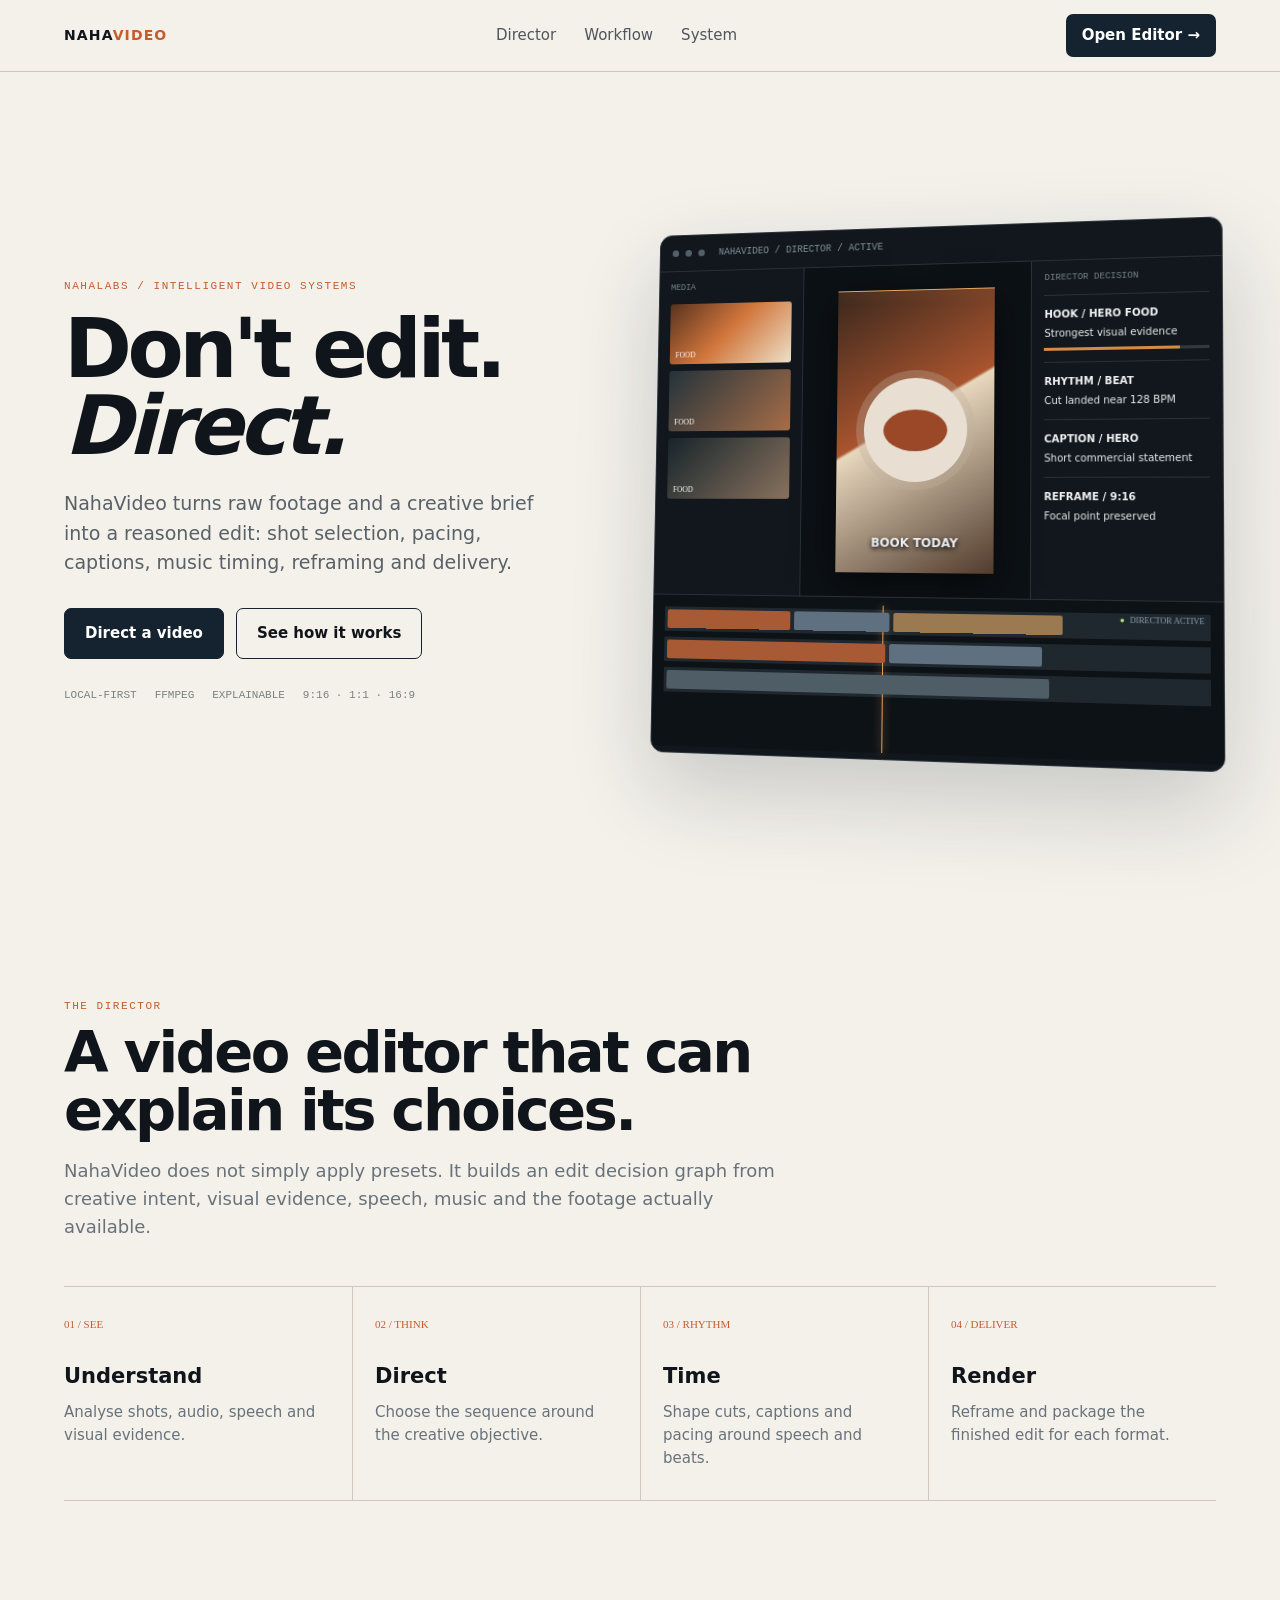
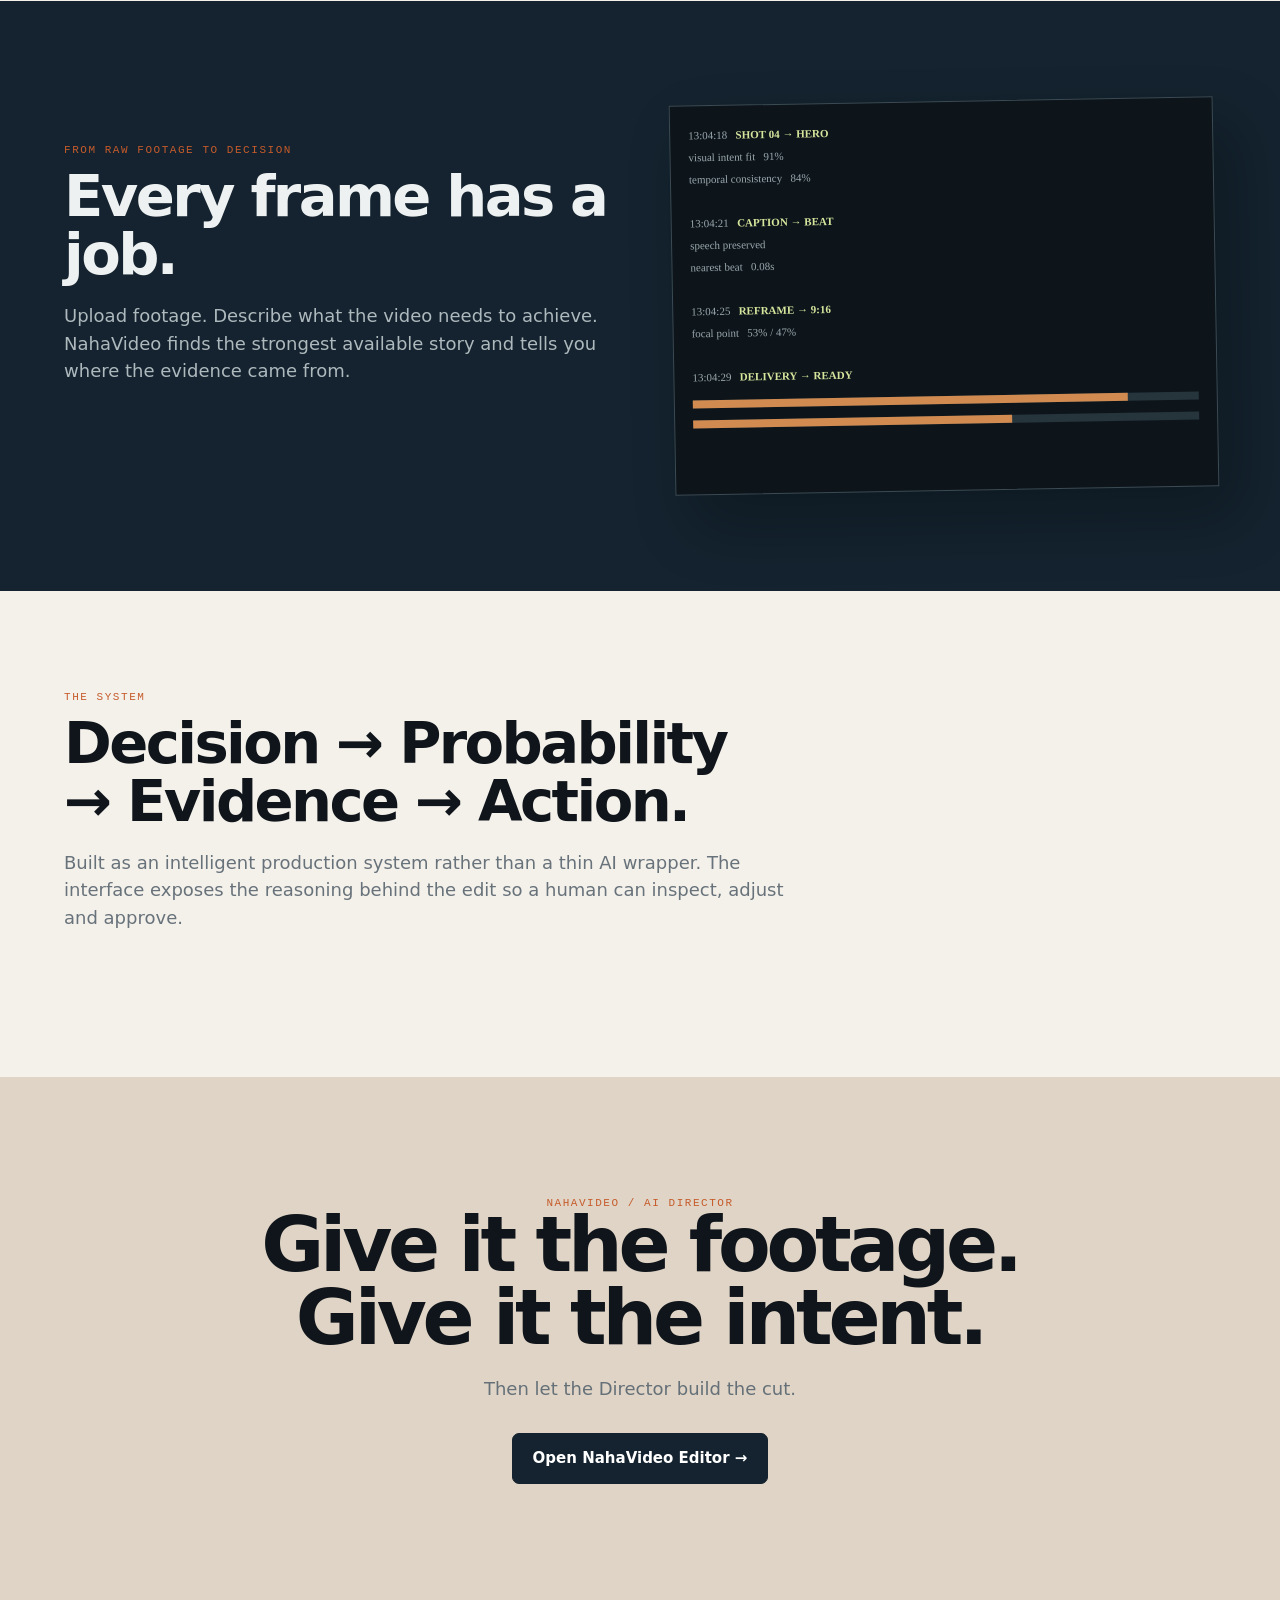
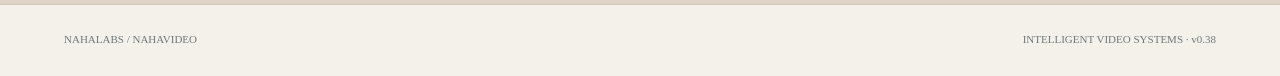
==== app/static/index.html @ 39dd8bea "feat(v0.38): build cinematic NahaVideo landing page" ====
<!doctype html>
<html lang="en">
<head>
<meta charset="utf-8"><meta name="viewport" content="width=device-width,initial-scale=1">
<title>NahaVideo — AI Director</title>
<style>
:root{--ink:#10151b;--paper:#f4f1eb;--warm:#e8e0d3;--orange:#c65b2b;--navy:#14232f;--muted:#68727a;--line:#cfc8bc}
*{box-sizing:border-box}html{scroll-behavior:smooth}body{margin:0;background:var(--paper);color:var(--ink);font:15px/1.55 Inter,system-ui,sans-serif}a{text-decoration:none;color:inherit}
nav{height:72px;display:flex;align-items:center;justify-content:space-between;padding:0 5vw;border-bottom:1px solid var(--line);position:sticky;top:0;background:rgba(244,241,235,.88);backdrop-filter:blur(16px);z-index:20}
.logo{font-weight:900;letter-spacing:.08em;font-size:14px}.logo span{color:var(--orange)}.navlinks{display:flex;gap:28px;color:#4e565c}.navlinks a:hover{color:var(--orange)}.navcta{padding:10px 16px;background:var(--navy);color:white;border-radius:7px;font-weight:750}
.hero{min-height:calc(100vh - 72px);padding:8vh 5vw 7vh;display:grid;grid-template-columns:.9fr 1.1fr;gap:5vw;align-items:center;overflow:hidden}
.eyebrow{font:11px ui-monospace,SFMono-Regular,monospace;letter-spacing:.14em;color:var(--orange);text-transform:uppercase}.hero h1{font-size:clamp(48px,6.4vw,94px);line-height:.94;letter-spacing:-.055em;margin:18px 0 25px;max-width:720px}.hero p{font-size:19px;color:#596168;max-width:560px}.actions{display:flex;gap:12px;margin-top:30px}.btn{padding:13px 20px;border-radius:7px;font-weight:800;border:1px solid var(--navy)}.btn.primary{background:var(--navy);color:white}.btn.secondary{background:transparent}.micro{display:flex;gap:18px;margin-top:30px;color:#7a817f;font:11px ui-monospace,monospace}
.stage{perspective:1200px;position:relative;height:570px}.editor{position:absolute;inset:3% 0 3% 4%;background:#11171c;color:#e9edf0;border:1px solid #2e383f;border-radius:13px;box-shadow:0 35px 90px #15232f33;transform:rotateY(-9deg) rotateX(3deg);overflow:hidden;transition:transform .7s}.stage:hover .editor{transform:rotateY(-3deg) rotateX(1deg) translateY(-5px)}
.bar{height:38px;border-bottom:1px solid #293139;display:flex;align-items:center;padding:0 13px;gap:7px}.dot{width:7px;height:7px;border-radius:50%;background:#53616b}.title{font:10px ui-monospace,monospace;color:#82909a;margin-left:8px}.workspace{display:grid;grid-template-columns:155px 1fr 185px;height:335px}.media{border-right:1px solid #293139;padding:12px}.media h4,.inspect h4{font:9px ui-monospace,monospace;color:#77848d;margin:0 0 12px}.thumb{height:63px;background:linear-gradient(135deg,#59331f,#d2763c 48%,#ece0c8);margin-bottom:7px;border-radius:3px;position:relative;overflow:hidden}.thumb:after{content:"FOOD";position:absolute;bottom:5px;left:6px;font:8px ui-monospace;color:white}.viewer{padding:16px;display:flex;justify-content:center;align-items:center;background:#0c1115}.frame{height:286px;width:160px;background:linear-gradient(150deg,#39271d,#a9542e 45%,#e7d7bd 46%,#513b2d);position:relative;box-shadow:0 12px 35px #0008;overflow:hidden}.plate{position:absolute;width:105px;height:105px;border-radius:50%;background:#e8dfd2;left:28px;top:90px;box-shadow:0 0 0 8px #bcae9c55}.dish{position:absolute;width:65px;height:42px;background:#9b4828;border-radius:50%;left:48px;top:122px;filter:blur(.4px)}.scan{position:absolute;left:0;right:0;height:1px;background:#e9a45c;box-shadow:0 0 14px #e9a45c;animation:scan 3s linear infinite}.caption{position:absolute;bottom:20px;left:12px;right:12px;text-align:center;font-weight:900;font-size:12px;text-shadow:0 2px 5px #000}.inspect{border-left:1px solid #293139;padding:12px}.decision{font-size:10px;border-top:1px solid #293139;padding:11px 0}.decision b{display:block;color:#f0f3f4;margin-bottom:3px}.confidence{height:3px;background:#303940;margin-top:7px}.confidence i{display:block;height:100%;width:82%;background:#d58a45}.timeline{height:155px;border-top:1px solid #293139;background:#0d1216;padding:12px;position:relative}.tracks{display:grid;gap:6px}.track{height:25px;background:#20282f;display:flex;gap:4px;padding:3px}.clip{height:19px;background:#a85a34;border-radius:2px;position:relative}.clip:nth-child(2){background:#5f7180}.clip:nth-child(3){background:#9b7a52}.playhead{position:absolute;top:8px;bottom:0;left:42%;width:1px;background:#e8a35e;box-shadow:0 0 9px #e8a35e;animation:play 4s ease-in-out infinite}.activity{position:absolute;right:18px;top:14px;font:8px ui-monospace;color:#8fa0aa}.activity:before{content:"●";color:#b7e36d;margin-right:5px;animation:pulse 1s infinite}
section{padding:100px 5vw}.sectionhead{max-width:720px;margin-bottom:45px}.sectionhead h2{font-size:clamp(34px,4.5vw,62px);line-height:1;letter-spacing:-.045em;margin:12px 0}.sectionhead p{color:var(--muted);font-size:18px}.process{display:grid;grid-template-columns:repeat(4,1fr);border-top:1px solid var(--line)}.step{padding:25px 22px 30px 0;border-bottom:1px solid var(--line);min-height:190px}.step+ .step{padding-left:22px;border-left:1px solid var(--line)}.num{font:11px ui-monospace;color:var(--orange)}.step h3{font-size:21px;margin:25px 0 8px}.step p{color:var(--muted);margin:0}.dark{background:var(--navy);color:#eef1f1}.dark .sectionhead p{color:#aeb9bd}.film{display:grid;grid-template-columns:1fr 1fr;gap:5vw;align-items:center}.filmUI{height:390px;border:1px solid #3b4a53;background:#0d151b;padding:18px;transform:rotate(-1deg);box-shadow:20px 30px 60px #0004}.meter{height:8px;background:#26343c;margin:12px 0}.meter i{display:block;height:100%;background:#d18b50}.log{font:11px ui-monospace;color:#9aa8ad;line-height:2}.log strong{color:#d7e69d}.cta{background:#dfd4c5;text-align:center;padding:120px 5vw}.cta h2{font-size:clamp(42px,6vw,78px);line-height:.95;letter-spacing:-.055em;margin:0 auto 20px;max-width:850px}.cta p{color:#657078;font-size:18px}.footer{padding:28px 5vw;border-top:1px solid var(--line);display:flex;justify-content:space-between;color:#707978;font:11px ui-monospace}
@keyframes scan{0%{top:12%}100%{top:88%}}@keyframes play{0%,100%{left:12%}50%{left:78%}}@keyframes pulse{50%{opacity:.2}}
@media(max-width:900px){.hero,.film{grid-template-columns:1fr}.stage{height:440px}.editor{inset:0}.navlinks{display:none}.process{grid-template-columns:1fr 1fr}.workspace{grid-template-columns:110px 1fr 130px}}
@media(max-width:600px){section{padding:75px 6vw}.hero{padding:55px 6vw}.hero h1{font-size:50px}.stage{height:360px}.editor{transform:none}.workspace{grid-template-columns:85px 1fr}.inspect{display:none}.process{grid-template-columns:1fr}.step+.step{padding-left:0;border-left:0}.filmUI{height:300px}}
@media(prefers-reduced-motion:reduce){*,*:before,*:after{animation:none!important;transition:none!important}}
</style>
</head>
<body>
<nav><a class="logo" href="/">NAHA<span>VIDEO</span></a><div class="navlinks"><a href="#director">Director</a><a href="#workflow">Workflow</a><a href="#system">System</a></div><a class="navcta" href="/editor.html">Open Editor →</a></nav>
<main>
<section class="hero">
<div><div class="eyebrow">NahaLabs / Intelligent Video Systems</div><h1>Don't edit.<br><em>Direct.</em></h1><p>NahaVideo turns raw footage and a creative brief into a reasoned edit: shot selection, pacing, captions, music timing, reframing and delivery.</p><div class="actions"><a class="btn primary" href="/editor.html">Direct a video</a><a class="btn secondary" href="#director">See how it works</a></div><div class="micro"><span>LOCAL-FIRST</span><span>FFMPEG</span><span>EXPLAINABLE</span><span>9:16 · 1:1 · 16:9</span></div></div>
<div class="stage"><div class="editor"><div class="bar"><span class="dot"></span><span class="dot"></span><span class="dot"></span><span class="title">NAHAVIDEO / DIRECTOR / ACTIVE</span></div><div class="workspace"><div class="media"><h4>MEDIA</h4><div class="thumb"></div><div class="thumb" style="background:linear-gradient(135deg,#24333a,#a66d48)"></div><div class="thumb" style="background:linear-gradient(135deg,#17252b,#88715d)"></div></div><div class="viewer"><div class="frame"><div class="scan"></div><div class="plate"></div><div class="dish"></div><div class="caption">BOOK TODAY</div></div></div><div class="inspect"><h4>DIRECTOR DECISION</h4><div class="decision"><b>HOOK / HERO FOOD</b>Strongest visual evidence<div class="confidence"><i></i></div></div><div class="decision"><b>RHYTHM / BEAT</b>Cut landed near 128 BPM</div><div class="decision"><b>CAPTION / HERO</b>Short commercial statement</div><div class="decision"><b>REFRAME / 9:16</b>Focal point preserved</div></div></div><div class="timeline"><div class="activity">DIRECTOR ACTIVE</div><div class="playhead"></div><div class="tracks"><div class="track"><div class="clip" style="width:24%"></div><div class="clip" style="width:18%"></div><div class="clip" style="width:31%"></div></div><div class="track"><div class="clip" style="width:42%"></div><div class="clip" style="width:28%"></div></div><div class="track"><div class="clip" style="width:72%;background:#4f5d66"></div></div></div></div></div></div>
</section>
<section id="director"><div class="sectionhead"><div class="eyebrow">THE DIRECTOR</div><h2>A video editor that can explain its choices.</h2><p>NahaVideo does not simply apply presets. It builds an edit decision graph from creative intent, visual evidence, speech, music and the footage actually available.</p></div><div class="process"><div class="step"><span class="num">01 / SEE</span><h3>Understand</h3><p>Analyse shots, audio, speech and visual evidence.</p></div><div class="step"><span class="num">02 / THINK</span><h3>Direct</h3><p>Choose the sequence around the creative objective.</p></div><div class="step"><span class="num">03 / RHYTHM</span><h3>Time</h3><p>Shape cuts, captions and pacing around speech and beats.</p></div><div class="step"><span class="num">04 / DELIVER</span><h3>Render</h3><p>Reframe and package the finished edit for each format.</p></div></div></section>
<section class="dark" id="workflow"><div class="film"><div class="sectionhead"><div class="eyebrow">FROM RAW FOOTAGE TO DECISION</div><h2>Every frame has a job.</h2><p>Upload footage. Describe what the video needs to achieve. NahaVideo finds the strongest available story and tells you where the evidence came from.</p></div><div class="filmUI"><div class="log">13:04:18 &nbsp; <strong>SHOT 04 → HERO</strong><br>visual intent fit &nbsp; 91%<br>temporal consistency &nbsp; 84%<br><br>13:04:21 &nbsp; <strong>CAPTION → BEAT</strong><br>speech preserved<br>nearest beat &nbsp; 0.08s<br><br>13:04:25 &nbsp; <strong>REFRAME → 9:16</strong><br>focal point &nbsp; 53% / 47%<br><br>13:04:29 &nbsp; <strong>DELIVERY → READY</strong></div><div class="meter"><i style="width:86%"></i></div><div class="meter"><i style="width:63%"></i></div></div></div></section>
<section id="system"><div class="sectionhead"><div class="eyebrow">THE SYSTEM</div><h2>Decision → Probability → Evidence → Action.</h2><p>Built as an intelligent production system rather than a thin AI wrapper. The interface exposes the reasoning behind the edit so a human can inspect, adjust and approve.</p></div></section>
<section class="cta"><div class="eyebrow">NAHAVIDEO / AI DIRECTOR</div><h2>Give it the footage.<br>Give it the intent.</h2><p>Then let the Director build the cut.</p><div class="actions" style="justify-content:center"><a class="btn primary" href="/editor.html">Open NahaVideo Editor →</a></div></section>
</main>
<footer class="footer"><span>NAHALABS / NAHAVIDEO</span><span>INTELLIGENT VIDEO SYSTEMS · v0.38</span></footer>
</body></html>
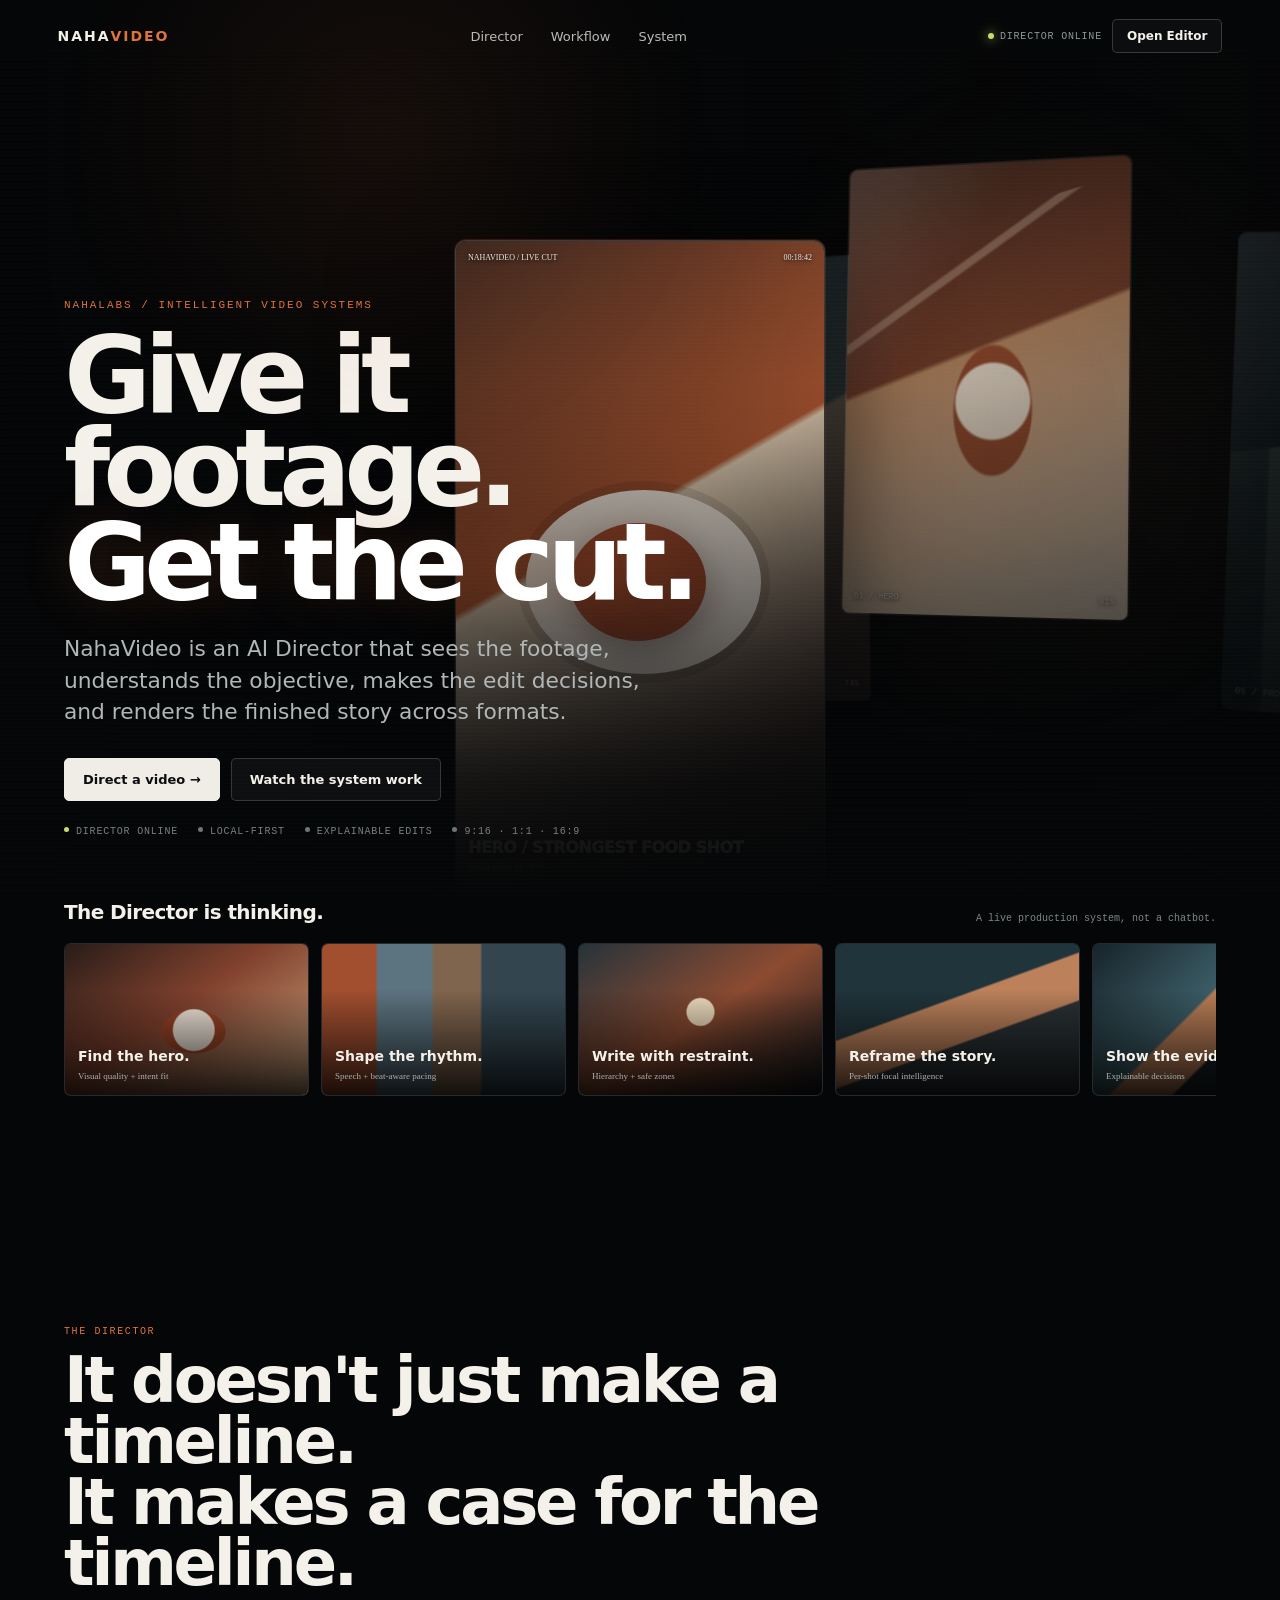
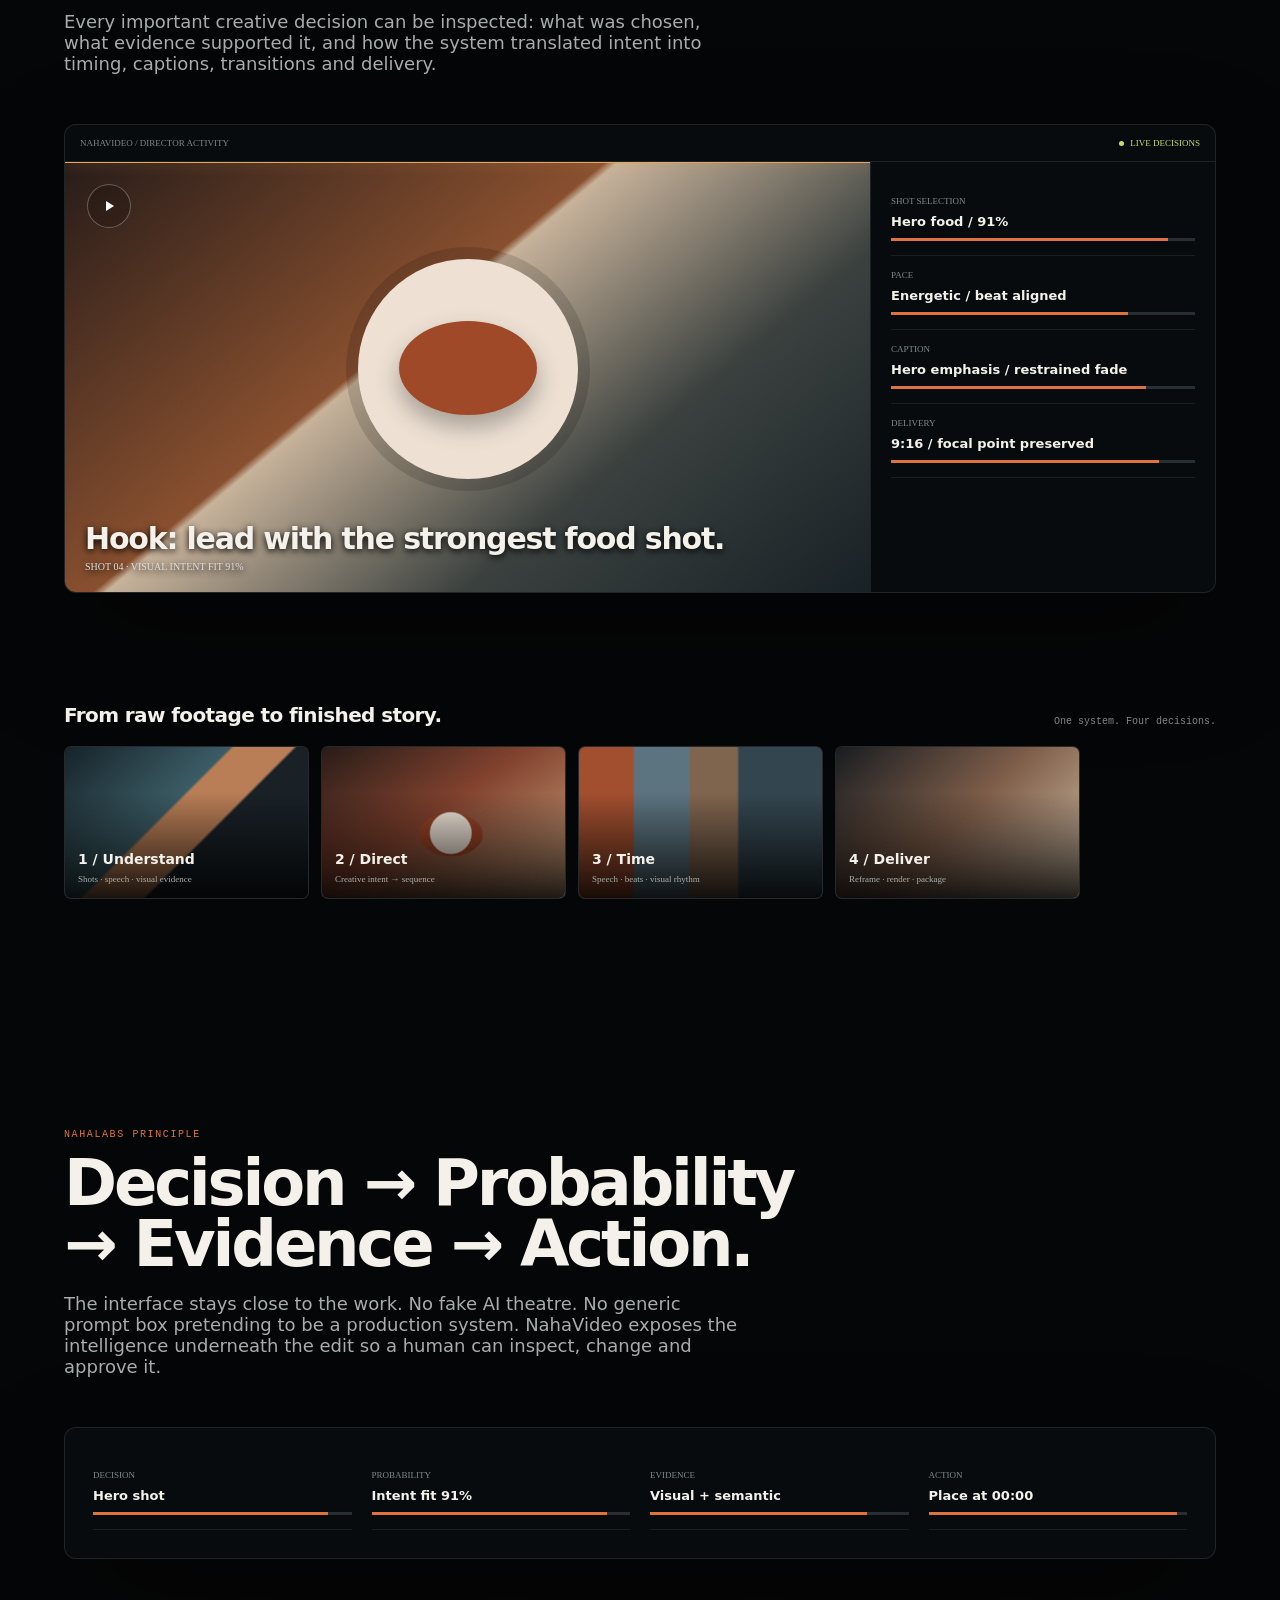
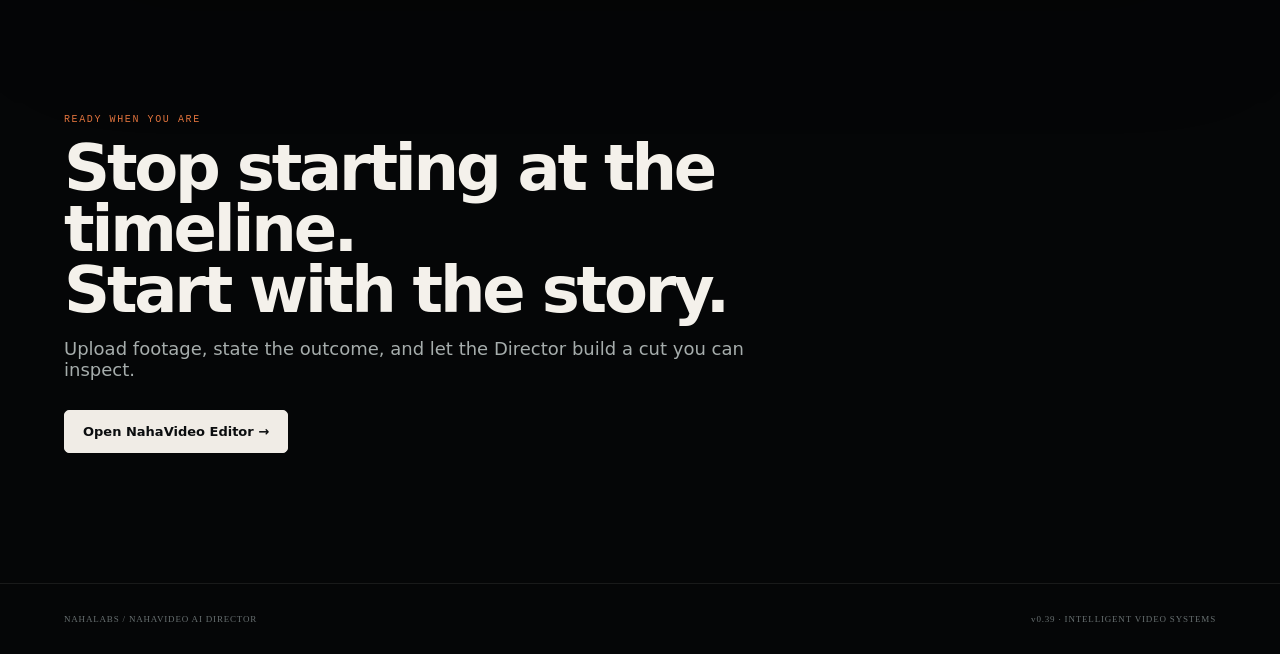
==== commit 90d73209: "feat(v0.39): redesign landing page as cinematic streaming experience" ====
--- a/app/static/index.html
+++ b/app/static/index.html
@@ -1,35 +1,187 @@
 <!doctype html>
 <html lang="en">
 <head>
-<meta charset="utf-8"><meta name="viewport" content="width=device-width,initial-scale=1">
-<title>NahaVideo — AI Director</title>
+<meta charset="utf-8">
+<meta name="viewport" content="width=device-width,initial-scale=1">
+<meta name="theme-color" content="#050607">
+<title>NahaVideo — Direct the edit</title>
 <style>
-:root{--ink:#10151b;--paper:#f4f1eb;--warm:#e8e0d3;--orange:#c65b2b;--navy:#14232f;--muted:#68727a;--line:#cfc8bc}
-*{box-sizing:border-box}html{scroll-behavior:smooth}body{margin:0;background:var(--paper);color:var(--ink);font:15px/1.55 Inter,system-ui,sans-serif}a{text-decoration:none;color:inherit}
-nav{height:72px;display:flex;align-items:center;justify-content:space-between;padding:0 5vw;border-bottom:1px solid var(--line);position:sticky;top:0;background:rgba(244,241,235,.88);backdrop-filter:blur(16px);z-index:20}
-.logo{font-weight:900;letter-spacing:.08em;font-size:14px}.logo span{color:var(--orange)}.navlinks{display:flex;gap:28px;color:#4e565c}.navlinks a:hover{color:var(--orange)}.navcta{padding:10px 16px;background:var(--navy);color:white;border-radius:7px;font-weight:750}
-.hero{min-height:calc(100vh - 72px);padding:8vh 5vw 7vh;display:grid;grid-template-columns:.9fr 1.1fr;gap:5vw;align-items:center;overflow:hidden}
-.eyebrow{font:11px ui-monospace,SFMono-Regular,monospace;letter-spacing:.14em;color:var(--orange);text-transform:uppercase}.hero h1{font-size:clamp(48px,6.4vw,94px);line-height:.94;letter-spacing:-.055em;margin:18px 0 25px;max-width:720px}.hero p{font-size:19px;color:#596168;max-width:560px}.actions{display:flex;gap:12px;margin-top:30px}.btn{padding:13px 20px;border-radius:7px;font-weight:800;border:1px solid var(--navy)}.btn.primary{background:var(--navy);color:white}.btn.secondary{background:transparent}.micro{display:flex;gap:18px;margin-top:30px;color:#7a817f;font:11px ui-monospace,monospace}
-.stage{perspective:1200px;position:relative;height:570px}.editor{position:absolute;inset:3% 0 3% 4%;background:#11171c;color:#e9edf0;border:1px solid #2e383f;border-radius:13px;box-shadow:0 35px 90px #15232f33;transform:rotateY(-9deg) rotateX(3deg);overflow:hidden;transition:transform .7s}.stage:hover .editor{transform:rotateY(-3deg) rotateX(1deg) translateY(-5px)}
-.bar{height:38px;border-bottom:1px solid #293139;display:flex;align-items:center;padding:0 13px;gap:7px}.dot{width:7px;height:7px;border-radius:50%;background:#53616b}.title{font:10px ui-monospace,monospace;color:#82909a;margin-left:8px}.workspace{display:grid;grid-template-columns:155px 1fr 185px;height:335px}.media{border-right:1px solid #293139;padding:12px}.media h4,.inspect h4{font:9px ui-monospace,monospace;color:#77848d;margin:0 0 12px}.thumb{height:63px;background:linear-gradient(135deg,#59331f,#d2763c 48%,#ece0c8);margin-bottom:7px;border-radius:3px;position:relative;overflow:hidden}.thumb:after{content:"FOOD";position:absolute;bottom:5px;left:6px;font:8px ui-monospace;color:white}.viewer{padding:16px;display:flex;justify-content:center;align-items:center;background:#0c1115}.frame{height:286px;width:160px;background:linear-gradient(150deg,#39271d,#a9542e 45%,#e7d7bd 46%,#513b2d);position:relative;box-shadow:0 12px 35px #0008;overflow:hidden}.plate{position:absolute;width:105px;height:105px;border-radius:50%;background:#e8dfd2;left:28px;top:90px;box-shadow:0 0 0 8px #bcae9c55}.dish{position:absolute;width:65px;height:42px;background:#9b4828;border-radius:50%;left:48px;top:122px;filter:blur(.4px)}.scan{position:absolute;left:0;right:0;height:1px;background:#e9a45c;box-shadow:0 0 14px #e9a45c;animation:scan 3s linear infinite}.caption{position:absolute;bottom:20px;left:12px;right:12px;text-align:center;font-weight:900;font-size:12px;text-shadow:0 2px 5px #000}.inspect{border-left:1px solid #293139;padding:12px}.decision{font-size:10px;border-top:1px solid #293139;padding:11px 0}.decision b{display:block;color:#f0f3f4;margin-bottom:3px}.confidence{height:3px;background:#303940;margin-top:7px}.confidence i{display:block;height:100%;width:82%;background:#d58a45}.timeline{height:155px;border-top:1px solid #293139;background:#0d1216;padding:12px;position:relative}.tracks{display:grid;gap:6px}.track{height:25px;background:#20282f;display:flex;gap:4px;padding:3px}.clip{height:19px;background:#a85a34;border-radius:2px;position:relative}.clip:nth-child(2){background:#5f7180}.clip:nth-child(3){background:#9b7a52}.playhead{position:absolute;top:8px;bottom:0;left:42%;width:1px;background:#e8a35e;box-shadow:0 0 9px #e8a35e;animation:play 4s ease-in-out infinite}.activity{position:absolute;right:18px;top:14px;font:8px ui-monospace;color:#8fa0aa}.activity:before{content:"●";color:#b7e36d;margin-right:5px;animation:pulse 1s infinite}
-section{padding:100px 5vw}.sectionhead{max-width:720px;margin-bottom:45px}.sectionhead h2{font-size:clamp(34px,4.5vw,62px);line-height:1;letter-spacing:-.045em;margin:12px 0}.sectionhead p{color:var(--muted);font-size:18px}.process{display:grid;grid-template-columns:repeat(4,1fr);border-top:1px solid var(--line)}.step{padding:25px 22px 30px 0;border-bottom:1px solid var(--line);min-height:190px}.step+ .step{padding-left:22px;border-left:1px solid var(--line)}.num{font:11px ui-monospace;color:var(--orange)}.step h3{font-size:21px;margin:25px 0 8px}.step p{color:var(--muted);margin:0}.dark{background:var(--navy);color:#eef1f1}.dark .sectionhead p{color:#aeb9bd}.film{display:grid;grid-template-columns:1fr 1fr;gap:5vw;align-items:center}.filmUI{height:390px;border:1px solid #3b4a53;background:#0d151b;padding:18px;transform:rotate(-1deg);box-shadow:20px 30px 60px #0004}.meter{height:8px;background:#26343c;margin:12px 0}.meter i{display:block;height:100%;background:#d18b50}.log{font:11px ui-monospace;color:#9aa8ad;line-height:2}.log strong{color:#d7e69d}.cta{background:#dfd4c5;text-align:center;padding:120px 5vw}.cta h2{font-size:clamp(42px,6vw,78px);line-height:.95;letter-spacing:-.055em;margin:0 auto 20px;max-width:850px}.cta p{color:#657078;font-size:18px}.footer{padding:28px 5vw;border-top:1px solid var(--line);display:flex;justify-content:space-between;color:#707978;font:11px ui-monospace}
-@keyframes scan{0%{top:12%}100%{top:88%}}@keyframes play{0%,100%{left:12%}50%{left:78%}}@keyframes pulse{50%{opacity:.2}}
-@media(max-width:900px){.hero,.film{grid-template-columns:1fr}.stage{height:440px}.editor{inset:0}.navlinks{display:none}.process{grid-template-columns:1fr 1fr}.workspace{grid-template-columns:110px 1fr 130px}}
-@media(max-width:600px){section{padding:75px 6vw}.hero{padding:55px 6vw}.hero h1{font-size:50px}.stage{height:360px}.editor{transform:none}.workspace{grid-template-columns:85px 1fr}.inspect{display:none}.process{grid-template-columns:1fr}.step+.step{padding-left:0;border-left:0}.filmUI{height:300px}}
-@media(prefers-reduced-motion:reduce){*,*:before,*:after{animation:none!important;transition:none!important}}
+:root{
+  --bg:#050607;--surface:#0b0d0f;--surface2:#111519;--line:rgba(255,255,255,.12);
+  --text:#f4f1eb;--muted:#a5aaa9;--orange:#e0733d;--gold:#e4b276;--green:#c8dc6b;
+  --max:1400px;
+}
+*{box-sizing:border-box}
+html{scroll-behavior:smooth;background:var(--bg)}
+body{margin:0;background:var(--bg);color:var(--text);font-family:Inter,ui-sans-serif,system-ui,-apple-system,BlinkMacSystemFont,"Segoe UI",sans-serif;overflow-x:hidden}
+body:before{content:"";position:fixed;inset:0;pointer-events:none;z-index:100;background:radial-gradient(circle at 30% 15%,rgba(224,115,61,.08),transparent 28%),radial-gradient(circle at 80% 45%,rgba(228,178,118,.05),transparent 30%)}
+a{color:inherit;text-decoration:none}
+button{font:inherit}
+.nav{position:fixed;top:0;left:0;right:0;height:72px;display:flex;align-items:center;justify-content:space-between;padding:0 4.5vw;z-index:50;transition:.35s ease}
+.nav.scrolled{background:rgba(5,6,7,.82);backdrop-filter:blur(18px);border-bottom:1px solid rgba(255,255,255,.07)}
+.logo{font-size:14px;font-weight:900;letter-spacing:.14em}.logo b{color:var(--orange)}
+.navlinks{display:flex;gap:28px;color:#b9bebd;font-size:13px}.navlinks a{transition:color .2s}.navlinks a:hover{color:#fff}
+.navRight{display:flex;gap:10px;align-items:center}.status{font:10px ui-monospace,monospace;color:#8f9899;letter-spacing:.08em}.status i{display:inline-block;width:6px;height:6px;border-radius:50%;background:var(--green);margin-right:6px;box-shadow:0 0 12px var(--green)}
+.ctaMini{border:1px solid rgba(255,255,255,.18);padding:9px 14px;border-radius:5px;font-size:12px;font-weight:800;background:rgba(255,255,255,.03)}
+.hero{min-height:100vh;position:relative;display:flex;align-items:flex-end;padding:130px 5vw 7vh;isolation:isolate}
+.heroGlow{position:absolute;inset:auto 0 0;height:72%;background:linear-gradient(180deg,transparent,rgba(5,6,7,.12) 20%,rgba(5,6,7,.88) 82%,var(--bg));z-index:2;pointer-events:none}
+.heroNoise{position:absolute;inset:0;opacity:.08;mix-blend-mode:screen;pointer-events:none;background-image:repeating-linear-gradient(0deg,rgba(255,255,255,.05) 0 1px,transparent 1px 4px);z-index:4}
+.heroContent{position:relative;z-index:6;max-width:700px}
+.kicker{font:11px ui-monospace,SFMono-Regular,Menlo,monospace;color:var(--orange);letter-spacing:.18em;text-transform:uppercase}
+h1{font-size:clamp(56px,8.3vw,122px);line-height:.88;letter-spacing:-.065em;margin:18px 0 24px;max-width:780px}
+h1 em{font-style:normal;color:#fff;text-shadow:0 0 50px rgba(224,115,61,.18)}
+.lead{max-width:620px;font-size:clamp(16px,1.7vw,22px);color:#b1b6b6;line-height:1.45}
+.heroActions{display:flex;gap:11px;margin-top:30px;flex-wrap:wrap}.btn{padding:13px 18px;border-radius:5px;border:1px solid rgba(255,255,255,.17);font-weight:850;font-size:13px}.btn.primary{background:#f0ece6;color:#0b0d0f;border-color:#f0ece6}.btn.secondary{background:rgba(255,255,255,.04)}
+.heroMeta{display:flex;gap:20px;flex-wrap:wrap;margin-top:25px;font:10px ui-monospace,monospace;color:#778081;letter-spacing:.08em}
+.heroMeta span:before{content:"";display:inline-block;width:5px;height:5px;border-radius:50%;background:#6f7676;margin:0 7px 2px 0}.heroMeta span:first-child:before{background:var(--green)}
+.heroVisual{position:absolute;inset:6vh 0 0 0;overflow:hidden;z-index:1}
+.heroVisual:after{content:"";position:absolute;inset:0;background:linear-gradient(90deg,rgba(5,6,7,.88) 0,rgba(5,6,7,.38) 43%,rgba(5,6,7,.12) 70%,rgba(5,6,7,.35) 100%)}
+.videoWall{position:absolute;left:50%;top:6%;width:min(1080px,75vw);height:720px;transform:translateX(-8%) perspective(1200px) rotateY(-12deg) rotateX(3deg);transform-style:preserve-3d;filter:saturate(.86) contrast(1.04)}
+.wallCard{position:absolute;width:31%;aspect-ratio:9/14;border-radius:8px;overflow:hidden;border:1px solid rgba(255,255,255,.13);box-shadow:0 35px 80px rgba(0,0,0,.45);transform-style:preserve-3d}
+.wallCard:before{content:"";position:absolute;inset:0;background:linear-gradient(120deg,rgba(255,255,255,.13),transparent 32%,transparent 68%,rgba(255,255,255,.04));z-index:2;pointer-events:none}
+.wallCard .scene{position:absolute;inset:0;animation:sceneDrift 7s ease-in-out infinite alternate}
+.wallCard .scanline{position:absolute;inset:-15% 0 auto;height:2px;background:linear-gradient(90deg,transparent,rgba(255,255,255,.55),transparent);box-shadow:0 0 18px rgba(228,178,118,.8);animation:scan 3.8s linear infinite}
+.wallCard .label{position:absolute;left:12px;right:12px;bottom:12px;display:flex;justify-content:space-between;font:9px ui-monospace,monospace;color:#eae8e2;text-shadow:0 1px 5px #000}
+.wall1{left:0;top:20%;transform:translateZ(-110px) rotateY(10deg) rotateZ(-2deg);opacity:.72}.wall2{left:28%;top:7%;transform:translateZ(20px) rotateY(2deg);z-index:3}.wall3{right:0;top:19%;transform:translateZ(-150px) rotateY(-10deg) rotateZ(2deg);opacity:.65}
+.wall2{box-shadow:0 45px 110px rgba(0,0,0,.62),0 0 0 1px rgba(224,115,61,.2)}
+.scene.food{background:radial-gradient(circle at 53% 53%,#efe1cf 0 13%,transparent 14%),radial-gradient(ellipse at 53% 55%,#9f4827 0 18%,transparent 19%),linear-gradient(160deg,#39241c 0,#7d3d27 42%,#c28a5f 43%,#e6d5bf 100%);}.scene.food:after{content:"";position:absolute;width:150%;height:30%;left:-25%;top:12%;background:linear-gradient(160deg,transparent 0 38%,rgba(255,237,207,.28) 39% 41%,transparent 42%);transform:rotate(-14deg);animation:light 4.6s infinite alternate}
+.scene.chef{background:radial-gradient(circle at 52% 32%,#d9c6af 0 12%,transparent 12.5%),radial-gradient(ellipse at 52% 41%,#354450 0 15%,transparent 15.5%),linear-gradient(155deg,#172329,#4e6b72 45%,#b7a18e 46%,#40302b)}.scene.chef:after{content:"";position:absolute;left:24%;right:24%;bottom:12%;height:22%;background:linear-gradient(90deg,#d8c09c 0 45%,#8f5436 46% 64%,#e2cfb9 65%);border-radius:40px 40px 0 0;animation:prep 2.4s ease-in-out infinite alternate}
+.scene.city{background:linear-gradient(165deg,#16232c 0 42%,#9f6449 43% 55%,#20282e 56%);}.scene.city:before{content:"";position:absolute;inset:42% 0 0;background:repeating-linear-gradient(90deg,#24343a 0 12%,#3f514e 13% 22%);transform:skewY(-8deg);animation:cityMove 8s linear infinite}
+.centerFrame{position:absolute;left:50%;top:22%;transform:translateX(-50%);width:min(370px,30vw);aspect-ratio:9/16;border-radius:11px;border:1px solid rgba(255,255,255,.19);background:#0a0d10;z-index:10;box-shadow:0 55px 120px rgba(0,0,0,.68),0 0 0 1px rgba(224,115,61,.16);overflow:hidden}
+.centerVideo{position:absolute;inset:0;background:linear-gradient(150deg,#36241d,#a9532e 43%,#d9c6ac 44%,#3f3029 80%,#101517);animation:centerMove 5s ease-in-out infinite alternate}
+.centerVideo:before{content:"";position:absolute;width:64%;height:28%;left:19%;top:38%;border-radius:50%;background:#ece2d6;box-shadow:0 0 0 9px rgba(0,0,0,.11);animation:plate 4s ease-in-out infinite alternate}
+.centerVideo:after{content:"";position:absolute;width:37%;height:18%;left:31%;top:43%;border-radius:50%;background:#9b4528;filter:blur(.2px);box-shadow:0 12px 34px rgba(33,10,4,.36)}
+.centerHUD{position:absolute;inset:0;z-index:3}.hudTop{display:flex;justify-content:space-between;padding:12px;font:8px ui-monospace;color:#eef0ed;text-shadow:0 1px 4px #000}.hudBottom{position:absolute;left:12px;right:12px;bottom:13px}.hudTitle{font-weight:950;font-size:16px;letter-spacing:-.03em;text-shadow:0 2px 7px #000}.hudSub{font:9px ui-monospace;color:#d4d7d4;margin-top:5px}.hudBar{height:2px;margin-top:10px;background:rgba(255,255,255,.25)}.hudBar i{display:block;height:100%;width:43%;background:var(--orange);animation:progress 4s ease-in-out infinite alternate}
+.rail{position:relative;z-index:9;padding:0 5vw 105px}.railHeader{display:flex;justify-content:space-between;align-items:end;margin-bottom:17px}.railHeader h2{margin:0;font-size:20px;letter-spacing:-.03em}.railHeader p{margin:0;color:#7f8788;font:10px ui-monospace,monospace}.row{display:flex;gap:12px;overflow-x:auto;padding:2px 0 15px;scrollbar-width:none}.row::-webkit-scrollbar{display:none}
+.card{flex:0 0 245px;aspect-ratio:16/10;border-radius:7px;overflow:hidden;position:relative;background:#101418;border:1px solid rgba(255,255,255,.09);cursor:pointer;transition:transform .35s ease,filter .35s ease,opacity .35s ease;transform-origin:center}
+.card:hover{transform:scale(1.07) translateY(-5px);filter:brightness(1.12);z-index:2}.cardScene{position:absolute;inset:0}.cardOverlay{position:absolute;inset:0;background:linear-gradient(180deg,transparent 30%,rgba(0,0,0,.85));}.cardText{position:absolute;left:13px;right:13px;bottom:12px}.cardText b{display:block;font-size:14px}.cardText span{font:9px ui-monospace;color:#a9afae}.card.food .cardScene{background:radial-gradient(circle at 53% 57%,#f2e7db 0 13%,transparent 14%),radial-gradient(ellipse at 53% 58%,#984326 0 17%,transparent 18%),linear-gradient(145deg,#281c18,#82422e 45%,#d2ab83)}.card.cut .cardScene{background:linear-gradient(90deg,#a24f2f 0 22%,#5c7480 23% 45%,#80654e 46% 65%,#334650 66%)}.card.caption .cardScene{background:radial-gradient(circle at 50% 45%,#ecdbbe 0 9%,transparent 10%),linear-gradient(145deg,#26333a,#8c4b31 50%,#12181c)}.card.reframe .cardScene{background:linear-gradient(160deg,#20343b 0 40%,#bc815b 41% 60%,#2a3134 61%)}.card.evidence .cardScene{background:linear-gradient(135deg,#17232a,#3b5c65 42%,#b97e56 43% 58%,#192127 59%)}.card.delivery .cardScene{background:linear-gradient(135deg,#191d21,#7e5d49 50%,#d7c5ab)}
+.section{padding:110px 5vw;max-width:var(--max);margin:auto}.sectionHead{max-width:760px;margin-bottom:50px}.eyebrow{font:10px ui-monospace,monospace;letter-spacing:.16em;color:var(--orange);text-transform:uppercase}.section h2{font-size:clamp(34px,5vw,72px);line-height:.95;letter-spacing:-.05em;margin:13px 0 18px}.sectionLead{font-size:18px;color:#a6adac;max-width:680px}
+.directorPanel{margin-top:30px;border:1px solid rgba(255,255,255,.1);background:#080b0d;border-radius:12px;overflow:hidden;box-shadow:0 50px 120px rgba(0,0,0,.3)}
+.directorTop{display:flex;justify-content:space-between;padding:13px 15px;border-bottom:1px solid rgba(255,255,255,.09);font:9px ui-monospace;color:#7d8788}.liveDot{color:var(--green)}.liveDot:before{content:"";display:inline-block;width:5px;height:5px;border-radius:50%;background:var(--green);margin-right:6px}
+.directorBody{display:grid;grid-template-columns:1.4fr .6fr}.demoScreen{min-height:430px;position:relative;background:#11171a;overflow:hidden}.demoBackdrop{position:absolute;inset:0;background:linear-gradient(140deg,#271c19,#89502f 41%,#c7b29a 42%,#3b413f 69%,#182126);animation:demoShift 8s ease-in-out infinite alternate}.demoFood{position:absolute;width:220px;height:220px;border-radius:50%;left:50%;top:48%;transform:translate(-50%,-50%);background:#eee1d4;box-shadow:0 0 0 12px rgba(0,0,0,.14)}.demoFood:after{content:"";position:absolute;width:138px;height:94px;left:41px;top:62px;border-radius:50%;background:#9f4929;box-shadow:0 12px 25px rgba(0,0,0,.3)}
+.demoScan{position:absolute;left:0;right:0;height:1px;background:#e9a45c;box-shadow:0 0 13px #e9a45c;animation:scan 2.5s linear infinite}.demoCopy{position:absolute;left:20px;right:20px;bottom:20px;text-shadow:0 2px 7px #000}.demoCopy b{font-size:30px;letter-spacing:-.04em}.demoCopy span{display:block;color:#ddd;font:10px ui-monospace;margin-top:5px}
+.demoSide{border-left:1px solid rgba(255,255,255,.09);padding:20px}.decisionRow{padding:14px 0;border-bottom:1px solid rgba(255,255,255,.08)}.decisionRow small{display:block;color:#7f8a8c;font:9px ui-monospace;margin-bottom:5px}.decisionRow b{font-size:13px}.barMeter{height:3px;background:#263034;margin-top:8px}.barMeter i{display:block;height:100%;background:var(--orange);width:var(--w)}
+.demoPlay{position:absolute;top:22px;left:22px;width:44px;height:44px;border:1px solid rgba(255,255,255,.28);border-radius:50%;display:grid;place-items:center;background:rgba(0,0,0,.16);backdrop-filter:blur(6px);animation:pulse 2s infinite}.demoPlay span{margin-left:2px;border-left:8px solid white;border-top:5px solid transparent;border-bottom:5px solid transparent}
+.footer{padding:30px 5vw;border-top:1px solid rgba(255,255,255,.08);display:flex;justify-content:space-between;color:#676f70;font:9px ui-monospace;letter-spacing:.09em}
+@keyframes scan{0%{top:8%}100%{top:92%}}@keyframes sceneDrift{0%{transform:scale(1)}100%{transform:scale(1.06) translate3d(-1.5%,-1%,0)}}@keyframes light{0%{transform:translateX(-10%) rotate(-14deg)}100%{transform:translateX(20%) rotate(-14deg)}}@keyframes prep{0%{transform:translateX(-8%)}100%{transform:translateX(8%)}}@keyframes cityMove{0%{transform:translateX(0) skewY(-8deg)}100%{transform:translateX(-8%) skewY(-8deg)}}@keyframes centerMove{0%{transform:scale(1) translate3d(0,0,0)}100%{transform:scale(1.035) translate3d(-1%,1%,0)}}@keyframes plate{0%{transform:translate(-2px,0) rotate(-1deg)}100%{transform:translate(3px,-4px) rotate(2deg)}}@keyframes progress{0%{width:22%}100%{width:84%}}@keyframes demoShift{0%{transform:scale(1) translate3d(0,0,0)}100%{transform:scale(1.08) translate3d(-1%,1%,0)}}@keyframes pulse{50%{transform:scale(1.06);box-shadow:0 0 0 10px rgba(228,178,118,.06)}}
+@media(max-width:1000px){.navlinks{display:none}.hero{align-items:end}.videoWall{left:48%;width:90vw;opacity:.8}.centerFrame{width:min(320px,36vw)}.directorBody{grid-template-columns:1fr}.demoSide{border-left:0;border-top:1px solid rgba(255,255,255,.09);display:grid;grid-template-columns:repeat(4,1fr);gap:15px}.decisionRow{border:0}.rail{padding-bottom:75px}}
+@media(max-width:700px){.nav{height:64px;padding:0 18px}.status{display:none}.hero{padding:105px 6vw 55px;min-height:92vh}.heroContent{max-width:100%}.lead{font-size:16px}.heroVisual{inset:72px 0 0}.videoWall{left:52%;top:2%;width:128vw;transform:translateX(-8%) perspective(800px) rotateY(-10deg) rotateX(2deg);opacity:.62}.centerFrame{width:48vw;min-width:220px;top:15%}.heroGlow{height:70%}.rail{padding:0 6vw 70px}.card{flex-basis:220px}.section{padding:85px 6vw}.directorPanel{margin-top:22px}.demoScreen{min-height:330px}.demoSide{grid-template-columns:1fr 1fr}.footer{padding:25px 6vw;gap:10px;flex-direction:column}}
+@media(prefers-reduced-motion:reduce){*,*:before,*:after{animation:none!important;transition:none!important;scroll-behavior:auto!important}}
 </style>
 </head>
 <body>
-<nav><a class="logo" href="/">NAHA<span>VIDEO</span></a><div class="navlinks"><a href="#director">Director</a><a href="#workflow">Workflow</a><a href="#system">System</a></div><a class="navcta" href="/editor.html">Open Editor →</a></nav>
-<main>
+<header class="nav" id="nav">
+  <a class="logo" href="/">NAHA<b>VIDEO</b></a>
+  <nav class="navlinks"><a href="#director">Director</a><a href="#workflow">Workflow</a><a href="#system">System</a></nav>
+  <div class="navRight"><span class="status"><i></i>DIRECTOR ONLINE</span><a class="ctaMini" href="/editor.html">Open Editor</a></div>
+</header>
+
 <section class="hero">
-<div><div class="eyebrow">NahaLabs / Intelligent Video Systems</div><h1>Don't edit.<br><em>Direct.</em></h1><p>NahaVideo turns raw footage and a creative brief into a reasoned edit: shot selection, pacing, captions, music timing, reframing and delivery.</p><div class="actions"><a class="btn primary" href="/editor.html">Direct a video</a><a class="btn secondary" href="#director">See how it works</a></div><div class="micro"><span>LOCAL-FIRST</span><span>FFMPEG</span><span>EXPLAINABLE</span><span>9:16 · 1:1 · 16:9</span></div></div>
-<div class="stage"><div class="editor"><div class="bar"><span class="dot"></span><span class="dot"></span><span class="dot"></span><span class="title">NAHAVIDEO / DIRECTOR / ACTIVE</span></div><div class="workspace"><div class="media"><h4>MEDIA</h4><div class="thumb"></div><div class="thumb" style="background:linear-gradient(135deg,#24333a,#a66d48)"></div><div class="thumb" style="background:linear-gradient(135deg,#17252b,#88715d)"></div></div><div class="viewer"><div class="frame"><div class="scan"></div><div class="plate"></div><div class="dish"></div><div class="caption">BOOK TODAY</div></div></div><div class="inspect"><h4>DIRECTOR DECISION</h4><div class="decision"><b>HOOK / HERO FOOD</b>Strongest visual evidence<div class="confidence"><i></i></div></div><div class="decision"><b>RHYTHM / BEAT</b>Cut landed near 128 BPM</div><div class="decision"><b>CAPTION / HERO</b>Short commercial statement</div><div class="decision"><b>REFRAME / 9:16</b>Focal point preserved</div></div></div><div class="timeline"><div class="activity">DIRECTOR ACTIVE</div><div class="playhead"></div><div class="tracks"><div class="track"><div class="clip" style="width:24%"></div><div class="clip" style="width:18%"></div><div class="clip" style="width:31%"></div></div><div class="track"><div class="clip" style="width:42%"></div><div class="clip" style="width:28%"></div></div><div class="track"><div class="clip" style="width:72%;background:#4f5d66"></div></div></div></div></div></div>
+  <div class="heroVisual" aria-hidden="true">
+    <div class="videoWall">
+      <div class="wallCard wall1"><div class="scene chef"></div><div class="scanline"></div><div class="label"><span>02 / CRAFT</span><span>74%</span></div></div>
+      <div class="wallCard wall2"><div class="scene food"></div><div class="scanline"></div><div class="label"><span>01 / HERO</span><span>91%</span></div></div>
+      <div class="wallCard wall3"><div class="scene city"></div><div class="scanline"></div><div class="label"><span>05 / PROOF</span><span>68%</span></div></div>
+    </div>
+    <div class="centerFrame">
+      <div class="centerVideo"></div><div class="centerHUD">
+        <div class="hudTop"><span>NAHAVIDEO / LIVE CUT</span><span>00:18:42</span></div>
+        <div class="hudBottom"><div class="hudTitle" id="heroDecision">HERO / STRONGEST FOOD SHOT</div><div class="hudSub" id="heroEvidence">visual intent fit · 91%</div><div class="hudBar"><i></i></div></div>
+      </div>
+    </div>
+  </div>
+  <div class="heroGlow"></div><div class="heroNoise"></div>
+  <div class="heroContent">
+    <div class="kicker">NahaLabs / Intelligent Video Systems</div>
+    <h1>Give it footage.<br><em>Get the cut.</em></h1>
+    <p class="lead">NahaVideo is an AI Director that sees the footage, understands the objective, makes the edit decisions, and renders the finished story across formats.</p>
+    <div class="heroActions"><a class="btn primary" href="/editor.html">Direct a video →</a><a class="btn secondary" href="#director">Watch the system work</a></div>
+    <div class="heroMeta"><span>DIRECTOR ONLINE</span><span>LOCAL-FIRST</span><span>EXPLAINABLE EDITS</span><span>9:16 · 1:1 · 16:9</span></div>
+  </div>
 </section>
-<section id="director"><div class="sectionhead"><div class="eyebrow">THE DIRECTOR</div><h2>A video editor that can explain its choices.</h2><p>NahaVideo does not simply apply presets. It builds an edit decision graph from creative intent, visual evidence, speech, music and the footage actually available.</p></div><div class="process"><div class="step"><span class="num">01 / SEE</span><h3>Understand</h3><p>Analyse shots, audio, speech and visual evidence.</p></div><div class="step"><span class="num">02 / THINK</span><h3>Direct</h3><p>Choose the sequence around the creative objective.</p></div><div class="step"><span class="num">03 / RHYTHM</span><h3>Time</h3><p>Shape cuts, captions and pacing around speech and beats.</p></div><div class="step"><span class="num">04 / DELIVER</span><h3>Render</h3><p>Reframe and package the finished edit for each format.</p></div></div></section>
-<section class="dark" id="workflow"><div class="film"><div class="sectionhead"><div class="eyebrow">FROM RAW FOOTAGE TO DECISION</div><h2>Every frame has a job.</h2><p>Upload footage. Describe what the video needs to achieve. NahaVideo finds the strongest available story and tells you where the evidence came from.</p></div><div class="filmUI"><div class="log">13:04:18 &nbsp; <strong>SHOT 04 → HERO</strong><br>visual intent fit &nbsp; 91%<br>temporal consistency &nbsp; 84%<br><br>13:04:21 &nbsp; <strong>CAPTION → BEAT</strong><br>speech preserved<br>nearest beat &nbsp; 0.08s<br><br>13:04:25 &nbsp; <strong>REFRAME → 9:16</strong><br>focal point &nbsp; 53% / 47%<br><br>13:04:29 &nbsp; <strong>DELIVERY → READY</strong></div><div class="meter"><i style="width:86%"></i></div><div class="meter"><i style="width:63%"></i></div></div></div></section>
-<section id="system"><div class="sectionhead"><div class="eyebrow">THE SYSTEM</div><h2>Decision → Probability → Evidence → Action.</h2><p>Built as an intelligent production system rather than a thin AI wrapper. The interface exposes the reasoning behind the edit so a human can inspect, adjust and approve.</p></div></section>
-<section class="cta"><div class="eyebrow">NAHAVIDEO / AI DIRECTOR</div><h2>Give it the footage.<br>Give it the intent.</h2><p>Then let the Director build the cut.</p><div class="actions" style="justify-content:center"><a class="btn primary" href="/editor.html">Open NahaVideo Editor →</a></div></section>
-</main>
-<footer class="footer"><span>NAHALABS / NAHAVIDEO</span><span>INTELLIGENT VIDEO SYSTEMS · v0.38</span></footer>
-</body></html>+
+<section class="rail" id="workflow">
+  <div class="railHeader"><h2>The Director is thinking.</h2><p>A live production system, not a chatbot.</p></div>
+  <div class="row">
+    <article class="card food"><div class="cardScene"></div><div class="cardOverlay"></div><div class="cardText"><b>Find the hero.</b><span>Visual quality + intent fit</span></div></article>
+    <article class="card cut"><div class="cardScene"></div><div class="cardOverlay"></div><div class="cardText"><b>Shape the rhythm.</b><span>Speech + beat-aware pacing</span></div></article>
+    <article class="card caption"><div class="cardScene"></div><div class="cardOverlay"></div><div class="cardText"><b>Write with restraint.</b><span>Hierarchy + safe zones</span></div></article>
+    <article class="card reframe"><div class="cardScene"></div><div class="cardOverlay"></div><div class="cardText"><b>Reframe the story.</b><span>Per-shot focal intelligence</span></div></article>
+    <article class="card evidence"><div class="cardScene"></div><div class="cardOverlay"></div><div class="cardText"><b>Show the evidence.</b><span>Explainable decisions</span></div></article>
+    <article class="card delivery"><div class="cardScene"></div><div class="cardOverlay"></div><div class="cardText"><b>Deliver everywhere.</b><span>Platform-ready variants</span></div></article>
+  </div>
+</section>
+
+<section class="section" id="director">
+  <div class="sectionHead"><div class="eyebrow">THE DIRECTOR</div><h2>It doesn't just make a timeline.<br>It makes a case for the timeline.</h2><p class="sectionLead">Every important creative decision can be inspected: what was chosen, what evidence supported it, and how the system translated intent into timing, captions, transitions and delivery.</p></div>
+  <div class="directorPanel">
+    <div class="directorTop"><span>NAHAVIDEO / DIRECTOR ACTIVITY</span><span class="liveDot">LIVE DECISIONS</span></div>
+    <div class="directorBody">
+      <div class="demoScreen"><div class="demoBackdrop"></div><div class="demoFood"></div><div class="demoScan"></div><div class="demoPlay"><span></span></div><div class="demoCopy"><b id="demoTitle">Hook: lead with the strongest food shot.</b><span id="demoSub">SHOT 04 · VISUAL INTENT FIT 91%</span></div></div>
+      <div class="demoSide">
+        <div class="decisionRow"><small>SHOT SELECTION</small><b id="d1">Hero food / 91%</b><div class="barMeter"><i style="--w:91%"></i></div></div>
+        <div class="decisionRow"><small>PACE</small><b id="d2">Energetic / beat aligned</b><div class="barMeter"><i style="--w:78%"></i></div></div>
+        <div class="decisionRow"><small>CAPTION</small><b id="d3">Hero emphasis / restrained fade</b><div class="barMeter"><i style="--w:84%"></i></div></div>
+        <div class="decisionRow"><small>DELIVERY</small><b id="d4">9:16 / focal point preserved</b><div class="barMeter"><i style="--w:88%"></i></div></div>
+      </div>
+    </div>
+  </div>
+</section>
+
+<section class="rail" id="system">
+  <div class="railHeader"><h2>From raw footage to finished story.</h2><p>One system. Four decisions.</p></div>
+  <div class="row">
+    <article class="card evidence"><div class="cardScene"></div><div class="cardOverlay"></div><div class="cardText"><b>1 / Understand</b><span>Shots · speech · visual evidence</span></div></article>
+    <article class="card food"><div class="cardScene"></div><div class="cardOverlay"></div><div class="cardText"><b>2 / Direct</b><span>Creative intent → sequence</span></div></article>
+    <article class="card cut"><div class="cardScene"></div><div class="cardOverlay"></div><div class="cardText"><b>3 / Time</b><span>Speech · beats · visual rhythm</span></div></article>
+    <article class="card delivery"><div class="cardScene"></div><div class="cardOverlay"></div><div class="cardText"><b>4 / Deliver</b><span>Reframe · render · package</span></div></article>
+  </div>
+</section>
+
+<section class="section">
+  <div class="sectionHead"><div class="eyebrow">NAHALABS PRINCIPLE</div><h2>Decision → Probability → Evidence → Action.</h2><p class="sectionLead">The interface stays close to the work. No fake AI theatre. No generic prompt box pretending to be a production system. NahaVideo exposes the intelligence underneath the edit so a human can inspect, change and approve it.</p></div>
+  <div class="directorPanel" style="padding:28px">
+    <div style="display:grid;grid-template-columns:repeat(4,1fr);gap:20px">
+      <div class="decisionRow"><small>DECISION</small><b>Hero shot</b><div class="barMeter"><i style="--w:91%"></i></div></div>
+      <div class="decisionRow"><small>PROBABILITY</small><b>Intent fit 91%</b><div class="barMeter"><i style="--w:91%"></i></div></div>
+      <div class="decisionRow"><small>EVIDENCE</small><b>Visual + semantic</b><div class="barMeter"><i style="--w:84%"></i></div></div>
+      <div class="decisionRow"><small>ACTION</small><b>Place at 00:00</b><div class="barMeter"><i style="--w:96%"></i></div></div>
+    </div>
+  </div>
+</section>
+
+<section class="section" style="padding-top:45px;padding-bottom:130px">
+  <div style="max-width:860px"><div class="eyebrow">READY WHEN YOU ARE</div><h2>Stop starting at the timeline.<br>Start with the story.</h2><p class="sectionLead">Upload footage, state the outcome, and let the Director build a cut you can inspect.</p><div class="heroActions"><a class="btn primary" href="/editor.html">Open NahaVideo Editor →</a></div></div>
+</section>
+
+<footer class="footer"><span>NAHALABS / NAHAVIDEO AI DIRECTOR</span><span>v0.39 · INTELLIGENT VIDEO SYSTEMS</span></footer>
+<script>
+const nav=document.getElementById('nav');
+addEventListener('scroll',()=>nav.classList.toggle('scrolled',scrollY>28),{passive:true});
+const scenes=[
+  ['HERO / STRONGEST FOOD SHOT','visual intent fit · 91%'],
+  ['CRAFT / SHOW THE MAKING','visual intent fit · 84%'],
+  ['EXPERIENCE / SHOW THE ROOM','visual intent fit · 76%'],
+  ['CTA / FINISH WITH THE BRAND','creative intent · required']
+];
+let i=0;
+setInterval(()=>{
+  i=(i+1)%scenes.length;
+  document.getElementById('heroDecision').textContent=scenes[i][0];
+  document.getElementById('heroEvidence').textContent=scenes[i][1];
+},2300);
+const demo=[
+ ['Hook: lead with the strongest food shot.','SHOT 04 · VISUAL INTENT FIT 91%','Hero food / 91%','Energetic / beat aligned','Hero emphasis / restrained fade','9:16 / focal point preserved'],
+ ['Build: move into the craft, not another wide shot.','SHOT 07 · VISUAL INTENT FIT 84%','Craft / 84%','Energetic / 128 BPM','Normal dialogue / safe zone','9:16 / face preserved'],
+ ['Message: preserve speech before the beat.','SHOT 03 · SPEECH PRESERVED','Experience / 76%','Speech takes priority','Normal / 80ms fade','1:1 / central crop'],
+ ['Close: land the CTA, then the logo.','SHOT 11 · CTA REQUIRED','CTA / required','Fade into brand close','Hero emphasis / 180ms','16:9 / wide safe zone']
+];
+let j=0;
+setInterval(()=>{
+  j=(j+1)%demo.length;
+  const x=demo[j];
+  ['demoTitle','demoSub','d1','d2','d3','d4'].forEach((id,k)=>document.getElementById(id).textContent=x[k]);
+},2700);
+</script>
+</body>
+</html>
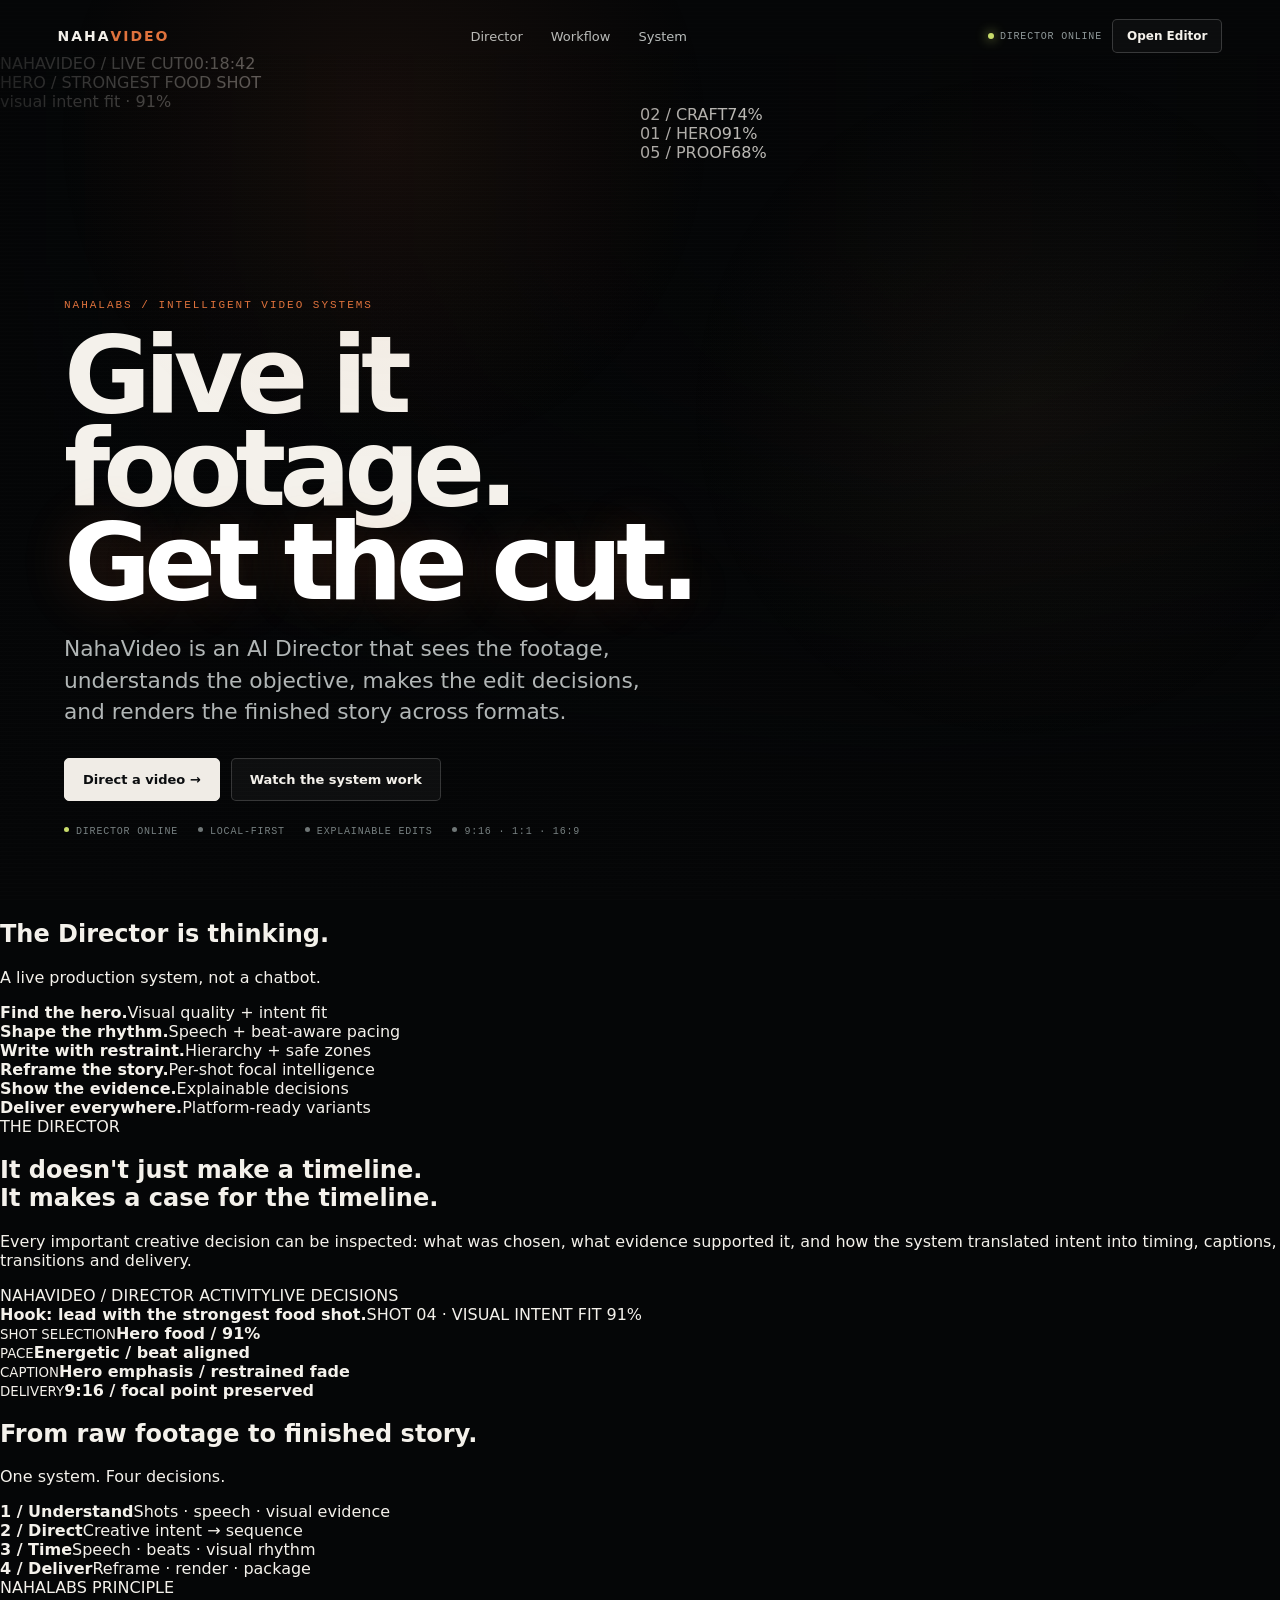
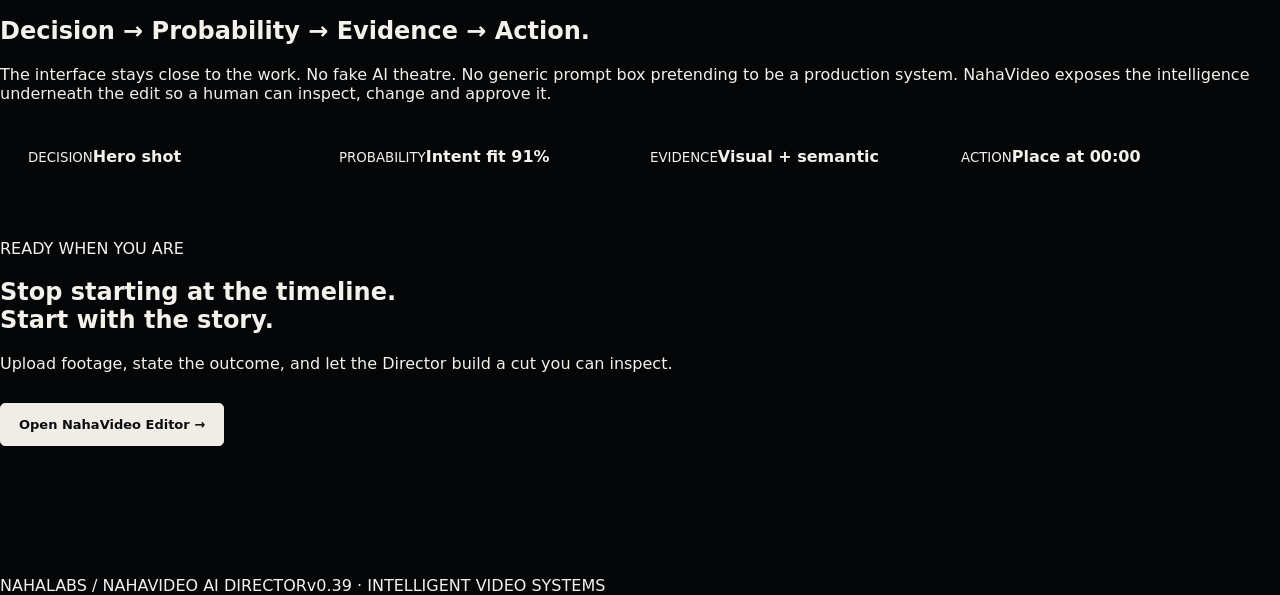
==== commit 195008f6: "feat(v0.39): add cinematic pointer depth interaction" ====
--- a/app/static/index.html
+++ b/app/static/index.html
@@ -36,7 +36,7 @@
 .heroMeta span:before{content:"";display:inline-block;width:5px;height:5px;border-radius:50%;background:#6f7676;margin:0 7px 2px 0}.heroMeta span:first-child:before{background:var(--green)}
 .heroVisual{position:absolute;inset:6vh 0 0 0;overflow:hidden;z-index:1}
 .heroVisual:after{content:"";position:absolute;inset:0;background:linear-gradient(90deg,rgba(5,6,7,.88) 0,rgba(5,6,7,.38) 43%,rgba(5,6,7,.12) 70%,rgba(5,6,7,.35) 100%)}
-.videoWall{position:absolute;left:50%;top:6%;width:min(1080px,75vw);height:720px;transform:translateX(-8%) perspective(1200px) rotateY(-12deg) rotateX(3deg);transform-style:preserve-3d;filter:saturate(.86) contrast(1.04)}
+.videoWall{position:absolute;left:50%;top:6%;width:min(1080px,75vw);height:720px;transform:translate(calc(-8% + var(--px,0px)) translateY(var(--py,0px)) perspective(1200px) rotateY(-12deg) rotateX(3deg);transform-style:preserve-3d;filter:saturate(.86) contrast(1.04)}
 .wallCard{position:absolute;width:31%;aspect-ratio:9/14;border-radius:8px;overflow:hidden;border:1px solid rgba(255,255,255,.13);box-shadow:0 35px 80px rgba(0,0,0,.45);transform-style:preserve-3d}
 .wallCard:before{content:"";position:absolute;inset:0;background:linear-gradient(120deg,rgba(255,255,255,.13),transparent 32%,transparent 68%,rgba(255,255,255,.04));z-index:2;pointer-events:none}
 .wallCard .scene{position:absolute;inset:0;animation:sceneDrift 7s ease-in-out infinite alternate}
@@ -158,6 +158,11 @@
 <script>
 const nav=document.getElementById('nav');
 addEventListener('scroll',()=>nav.classList.toggle('scrolled',scrollY>28),{passive:true});
+const wall=document.querySelector('.videoWall');
+const centerFrame=document.querySelector('.centerFrame');
+if(!matchMedia('(prefers-reduced-motion: reduce)').matches){
+  addEventListener('pointermove',e=>{const x=(e.clientX/innerWidth-.5),y=(e.clientY/innerHeight-.5);wall.style.setProperty('--px',(x*10).toFixed(2)+'px');wall.style.setProperty('--py',(y*7).toFixed(2)+'px');centerFrame.style.marginLeft=(x*8).toFixed(1)+'px';centerFrame.style.marginTop=(y*5).toFixed(1)+'px';},{passive:true});
+}
 const scenes=[
   ['HERO / STRONGEST FOOD SHOT','visual intent fit · 91%'],
   ['CRAFT / SHOW THE MAKING','visual intent fit · 84%'],
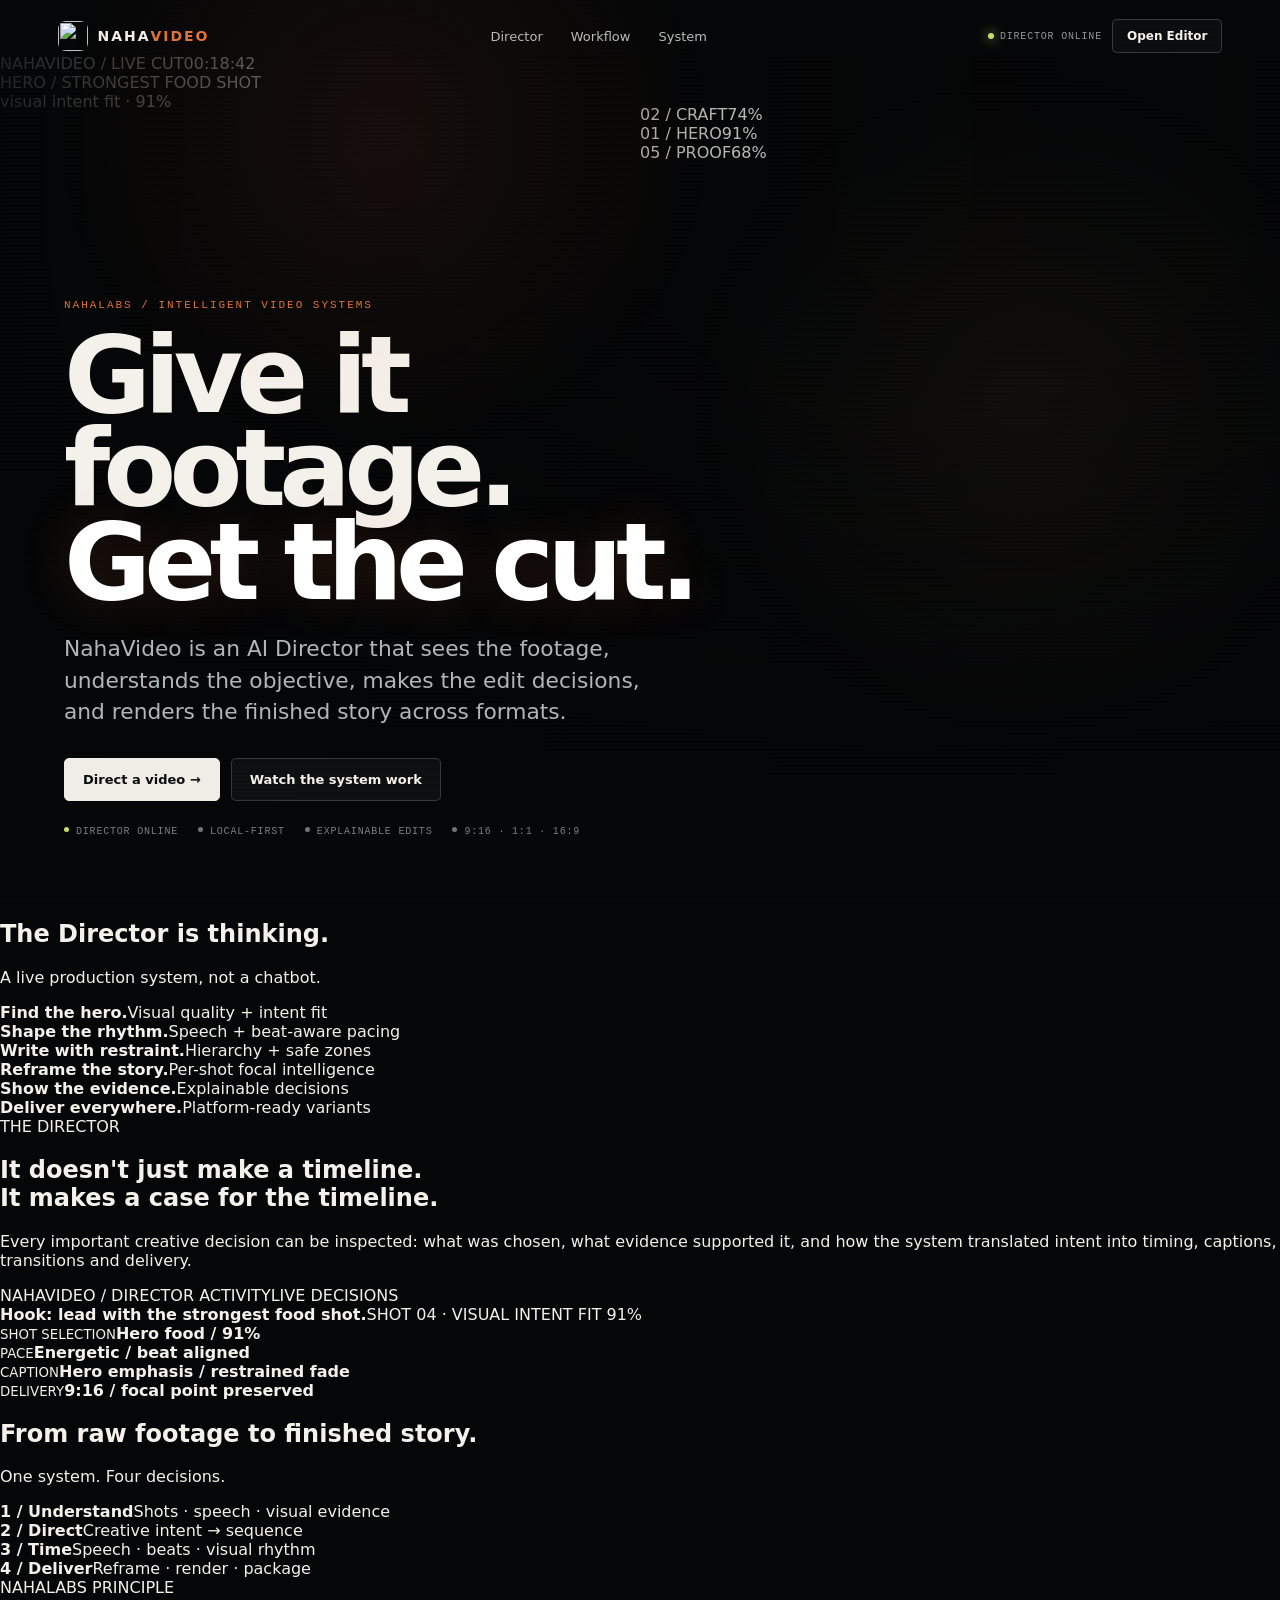
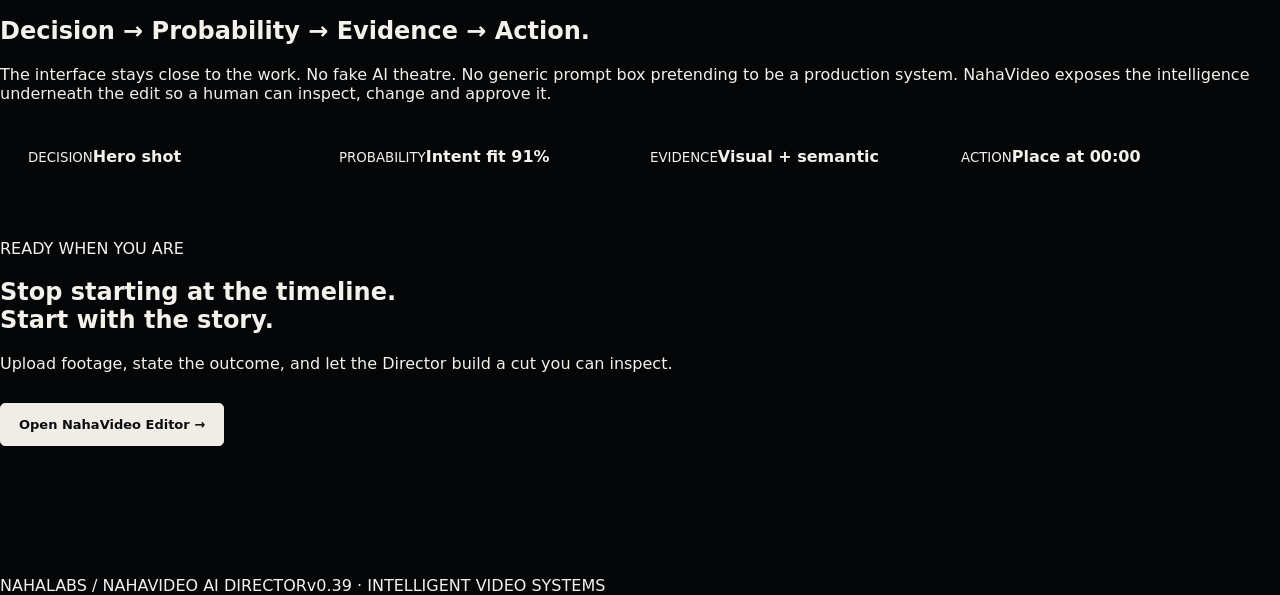
==== commit b103a2fd: "feat(brand): use NahaVideo mark on landing page" ====
--- a/app/static/index.html
+++ b/app/static/index.html
@@ -4,6 +4,7 @@
 <meta charset="utf-8">
 <meta name="viewport" content="width=device-width,initial-scale=1">
 <meta name="theme-color" content="#050607">
+<link rel="icon" type="image/svg+xml" href="/nahavideo-mark.svg">
 <title>NahaVideo — Direct the edit</title>
 <style>
 :root{
@@ -19,7 +20,7 @@
 button{font:inherit}
 .nav{position:fixed;top:0;left:0;right:0;height:72px;display:flex;align-items:center;justify-content:space-between;padding:0 4.5vw;z-index:50;transition:.35s ease}
 .nav.scrolled{background:rgba(5,6,7,.82);backdrop-filter:blur(18px);border-bottom:1px solid rgba(255,255,255,.07)}
-.logo{font-size:14px;font-weight:900;letter-spacing:.14em}.logo b{color:var(--orange)}
+.logo{display:flex;align-items:center;gap:10px;font-size:14px;font-weight:900;letter-spacing:.14em}.logo img{display:block;border-radius:8px}.logo b{color:var(--orange)}
 .navlinks{display:flex;gap:28px;color:#b9bebd;font-size:13px}.navlinks a{transition:color .2s}.navlinks a:hover{color:#fff}
 .navRight{display:flex;gap:10px;align-items:center}.status{font:10px ui-monospace,monospace;color:#8f9899;letter-spacing:.08em}.status i{display:inline-block;width:6px;height:6px;border-radius:50%;background:var(--green);margin-right:6px;box-shadow:0 0 12px var(--green)}
 .ctaMini{border:1px solid rgba(255,255,255,.18);padding:9px 14px;border-radius:5px;font-size:12px;font-weight:800;background:rgba(255,255,255,.03)}
@@ -71,7 +72,7 @@
 </head>
 <body>
 <header class="nav" id="nav">
-  <a class="logo" href="/">NAHA<b>VIDEO</b></a>
+  <a class="logo" href="/" aria-label="NahaVideo home"><img src="/nahavideo-mark.svg" alt="" width="30" height="30"><span>NAHA<b>VIDEO</b></span></a>
   <nav class="navlinks"><a href="#director">Director</a><a href="#workflow">Workflow</a><a href="#system">System</a></nav>
   <div class="navRight"><span class="status"><i></i>DIRECTOR ONLINE</span><a class="ctaMini" href="/editor.html">Open Editor</a></div>
 </header>
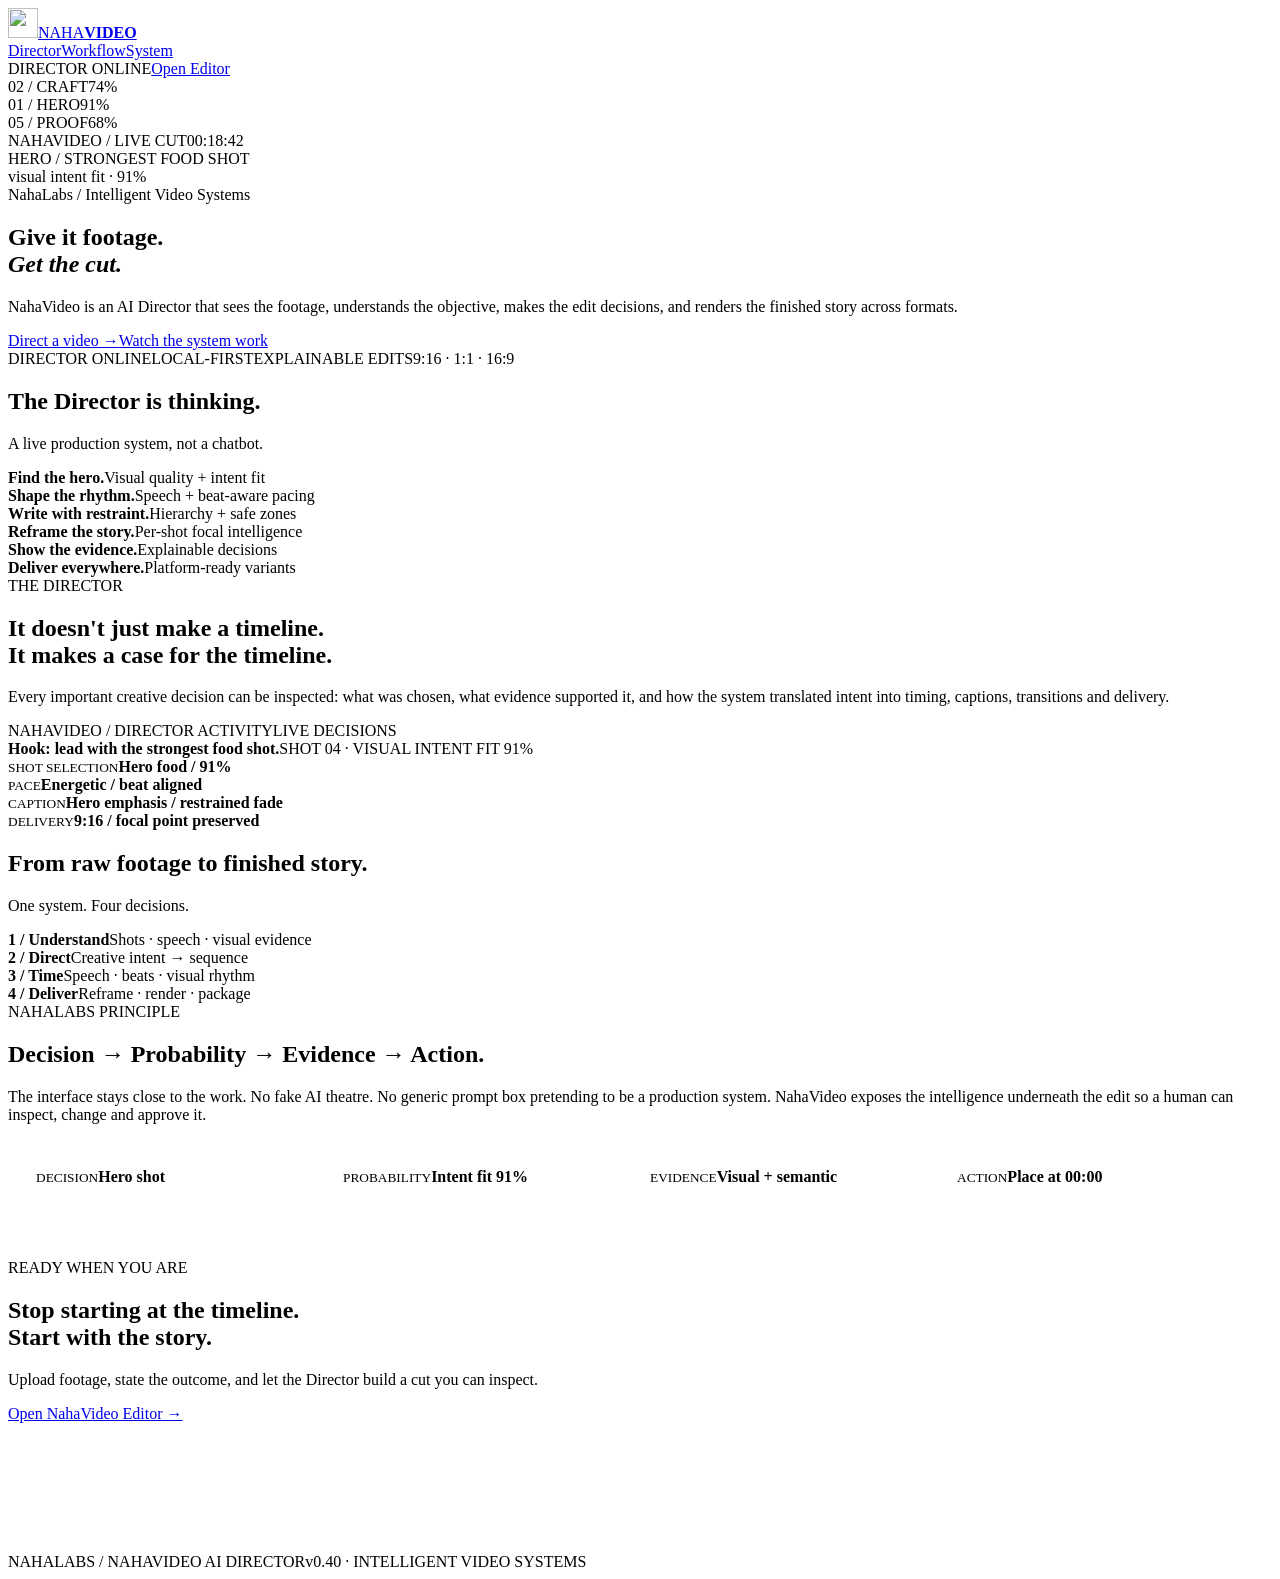
==== commit c99e49be: "fix(landing): load versioned cinematic stylesheet" ====
--- a/app/static/index.html
+++ b/app/static/index.html
@@ -6,69 +6,7 @@
 <meta name="theme-color" content="#050607">
 <link rel="icon" type="image/svg+xml" href="/nahavideo-mark.svg">
 <title>NahaVideo — Direct the edit</title>
-<style>
-:root{
-  --bg:#050607;--surface:#0b0d0f;--surface2:#111519;--line:rgba(255,255,255,.12);
-  --text:#f4f1eb;--muted:#a5aaa9;--orange:#e0733d;--gold:#e4b276;--green:#c8dc6b;
-  --max:1400px;
-}
-*{box-sizing:border-box}
-html{scroll-behavior:smooth;background:var(--bg)}
-body{margin:0;background:var(--bg);color:var(--text);font-family:Inter,ui-sans-serif,system-ui,-apple-system,BlinkMacSystemFont,"Segoe UI",sans-serif;overflow-x:hidden}
-body:before{content:"";position:fixed;inset:0;pointer-events:none;z-index:100;background:radial-gradient(circle at 30% 15%,rgba(224,115,61,.08),transparent 28%),radial-gradient(circle at 80% 45%,rgba(228,178,118,.05),transparent 30%)}
-a{color:inherit;text-decoration:none}
-button{font:inherit}
-.nav{position:fixed;top:0;left:0;right:0;height:72px;display:flex;align-items:center;justify-content:space-between;padding:0 4.5vw;z-index:50;transition:.35s ease}
-.nav.scrolled{background:rgba(5,6,7,.82);backdrop-filter:blur(18px);border-bottom:1px solid rgba(255,255,255,.07)}
-.logo{display:flex;align-items:center;gap:10px;font-size:14px;font-weight:900;letter-spacing:.14em}.logo img{display:block;border-radius:8px}.logo b{color:var(--orange)}
-.navlinks{display:flex;gap:28px;color:#b9bebd;font-size:13px}.navlinks a{transition:color .2s}.navlinks a:hover{color:#fff}
-.navRight{display:flex;gap:10px;align-items:center}.status{font:10px ui-monospace,monospace;color:#8f9899;letter-spacing:.08em}.status i{display:inline-block;width:6px;height:6px;border-radius:50%;background:var(--green);margin-right:6px;box-shadow:0 0 12px var(--green)}
-.ctaMini{border:1px solid rgba(255,255,255,.18);padding:9px 14px;border-radius:5px;font-size:12px;font-weight:800;background:rgba(255,255,255,.03)}
-.hero{min-height:100vh;position:relative;display:flex;align-items:flex-end;padding:130px 5vw 7vh;isolation:isolate}
-.heroGlow{position:absolute;inset:auto 0 0;height:72%;background:linear-gradient(180deg,transparent,rgba(5,6,7,.12) 20%,rgba(5,6,7,.88) 82%,var(--bg));z-index:2;pointer-events:none}
-.heroNoise{position:absolute;inset:0;opacity:.08;mix-blend-mode:screen;pointer-events:none;background-image:repeating-linear-gradient(0deg,rgba(255,255,255,.05) 0 1px,transparent 1px 4px);z-index:4}
-.heroContent{position:relative;z-index:6;max-width:700px}
-.kicker{font:11px ui-monospace,SFMono-Regular,Menlo,monospace;color:var(--orange);letter-spacing:.18em;text-transform:uppercase}
-h1{font-size:clamp(56px,8.3vw,122px);line-height:.88;letter-spacing:-.065em;margin:18px 0 24px;max-width:780px}
-h1 em{font-style:normal;color:#fff;text-shadow:0 0 50px rgba(224,115,61,.18)}
-.lead{max-width:620px;font-size:clamp(16px,1.7vw,22px);color:#b1b6b6;line-height:1.45}
-.heroActions{display:flex;gap:11px;margin-top:30px;flex-wrap:wrap}.btn{padding:13px 18px;border-radius:5px;border:1px solid rgba(255,255,255,.17);font-weight:850;font-size:13px}.btn.primary{background:#f0ece6;color:#0b0d0f;border-color:#f0ece6}.btn.secondary{background:rgba(255,255,255,.04)}
-.heroMeta{display:flex;gap:20px;flex-wrap:wrap;margin-top:25px;font:10px ui-monospace,monospace;color:#778081;letter-spacing:.08em}
-.heroMeta span:before{content:"";display:inline-block;width:5px;height:5px;border-radius:50%;background:#6f7676;margin:0 7px 2px 0}.heroMeta span:first-child:before{background:var(--green)}
-.heroVisual{position:absolute;inset:6vh 0 0 0;overflow:hidden;z-index:1}
-.heroVisual:after{content:"";position:absolute;inset:0;background:linear-gradient(90deg,rgba(5,6,7,.88) 0,rgba(5,6,7,.38) 43%,rgba(5,6,7,.12) 70%,rgba(5,6,7,.35) 100%)}
-.videoWall{position:absolute;left:50%;top:6%;width:min(1080px,75vw);height:720px;transform:translate(calc(-8% + var(--px,0px)) translateY(var(--py,0px)) perspective(1200px) rotateY(-12deg) rotateX(3deg);transform-style:preserve-3d;filter:saturate(.86) contrast(1.04)}
-.wallCard{position:absolute;width:31%;aspect-ratio:9/14;border-radius:8px;overflow:hidden;border:1px solid rgba(255,255,255,.13);box-shadow:0 35px 80px rgba(0,0,0,.45);transform-style:preserve-3d}
-.wallCard:before{content:"";position:absolute;inset:0;background:linear-gradient(120deg,rgba(255,255,255,.13),transparent 32%,transparent 68%,rgba(255,255,255,.04));z-index:2;pointer-events:none}
-.wallCard .scene{position:absolute;inset:0;animation:sceneDrift 7s ease-in-out infinite alternate}
-.wallCard .scanline{position:absolute;inset:-15% 0 auto;height:2px;background:linear-gradient(90deg,transparent,rgba(255,255,255,.55),transparent);box-shadow:0 0 18px rgba(228,178,118,.8);animation:scan 3.8s linear infinite}
-.wallCard .label{position:absolute;left:12px;right:12px;bottom:12px;display:flex;justify-content:space-between;font:9px ui-monospace,monospace;color:#eae8e2;text-shadow:0 1px 5px #000}
-.wall1{left:0;top:20%;transform:translateZ(-110px) rotateY(10deg) rotateZ(-2deg);opacity:.72}.wall2{left:28%;top:7%;transform:translateZ(20px) rotateY(2deg);z-index:3}.wall3{right:0;top:19%;transform:translateZ(-150px) rotateY(-10deg) rotateZ(2deg);opacity:.65}
-.wall2{box-shadow:0 45px 110px rgba(0,0,0,.62),0 0 0 1px rgba(224,115,61,.2)}
-.scene.food{background:radial-gradient(circle at 53% 53%,#efe1cf 0 13%,transparent 14%),radial-gradient(ellipse at 53% 55%,#9f4827 0 18%,transparent 19%),linear-gradient(160deg,#39241c 0,#7d3d27 42%,#c28a5f 43%,#e6d5bf 100%);}.scene.food:after{content:"";position:absolute;width:150%;height:30%;left:-25%;top:12%;background:linear-gradient(160deg,transparent 0 38%,rgba(255,237,207,.28) 39% 41%,transparent 42%);transform:rotate(-14deg);animation:light 4.6s infinite alternate}
-.scene.chef{background:radial-gradient(circle at 52% 32%,#d9c6af 0 12%,transparent 12.5%),radial-gradient(ellipse at 52% 41%,#354450 0 15%,transparent 15.5%),linear-gradient(155deg,#172329,#4e6b72 45%,#b7a18e 46%,#40302b)}.scene.chef:after{content:"";position:absolute;left:24%;right:24%;bottom:12%;height:22%;background:linear-gradient(90deg,#d8c09c 0 45%,#8f5436 46% 64%,#e2cfb9 65%);border-radius:40px 40px 0 0;animation:prep 2.4s ease-in-out infinite alternate}
-.scene.city{background:linear-gradient(165deg,#16232c 0 42%,#9f6449 43% 55%,#20282e 56%);}.scene.city:before{content:"";position:absolute;inset:42% 0 0;background:repeating-linear-gradient(90deg,#24343a 0 12%,#3f514e 13% 22%);transform:skewY(-8deg);animation:cityMove 8s linear infinite}
-.centerFrame{position:absolute;left:50%;top:22%;transform:translateX(-50%);width:min(370px,30vw);aspect-ratio:9/16;border-radius:11px;border:1px solid rgba(255,255,255,.19);background:#0a0d10;z-index:10;box-shadow:0 55px 120px rgba(0,0,0,.68),0 0 0 1px rgba(224,115,61,.16);overflow:hidden}
-.centerVideo{position:absolute;inset:0;background:linear-gradient(150deg,#36241d,#a9532e 43%,#d9c6ac 44%,#3f3029 80%,#101517);animation:centerMove 5s ease-in-out infinite alternate}
-.centerVideo:before{content:"";position:absolute;width:64%;height:28%;left:19%;top:38%;border-radius:50%;background:#ece2d6;box-shadow:0 0 0 9px rgba(0,0,0,.11);animation:plate 4s ease-in-out infinite alternate}
-.centerVideo:after{content:"";position:absolute;width:37%;height:18%;left:31%;top:43%;border-radius:50%;background:#9b4528;filter:blur(.2px);box-shadow:0 12px 34px rgba(33,10,4,.36)}
-.centerHUD{position:absolute;inset:0;z-index:3}.hudTop{display:flex;justify-content:space-between;padding:12px;font:8px ui-monospace;color:#eef0ed;text-shadow:0 1px 4px #000}.hudBottom{position:absolute;left:12px;right:12px;bottom:13px}.hudTitle{font-weight:950;font-size:16px;letter-spacing:-.03em;text-shadow:0 2px 7px #000}.hudSub{font:9px ui-monospace;color:#d4d7d4;margin-top:5px}.hudBar{height:2px;margin-top:10px;background:rgba(255,255,255,.25)}.hudBar i{display:block;height:100%;width:43%;background:var(--orange);animation:progress 4s ease-in-out infinite alternate}
-.rail{position:relative;z-index:9;padding:0 5vw 105px}.railHeader{display:flex;justify-content:space-between;align-items:end;margin-bottom:17px}.railHeader h2{margin:0;font-size:20px;letter-spacing:-.03em}.railHeader p{margin:0;color:#7f8788;font:10px ui-monospace,monospace}.row{display:flex;gap:12px;overflow-x:auto;padding:2px 0 15px;scrollbar-width:none}.row::-webkit-scrollbar{display:none}
-.card{flex:0 0 245px;aspect-ratio:16/10;border-radius:7px;overflow:hidden;position:relative;background:#101418;border:1px solid rgba(255,255,255,.09);cursor:pointer;transition:transform .35s ease,filter .35s ease,opacity .35s ease;transform-origin:center}
-.card:hover{transform:scale(1.07) translateY(-5px);filter:brightness(1.12);z-index:2}.cardScene{position:absolute;inset:0}.cardOverlay{position:absolute;inset:0;background:linear-gradient(180deg,transparent 30%,rgba(0,0,0,.85));}.cardText{position:absolute;left:13px;right:13px;bottom:12px}.cardText b{display:block;font-size:14px}.cardText span{font:9px ui-monospace;color:#a9afae}.card.food .cardScene{background:radial-gradient(circle at 53% 57%,#f2e7db 0 13%,transparent 14%),radial-gradient(ellipse at 53% 58%,#984326 0 17%,transparent 18%),linear-gradient(145deg,#281c18,#82422e 45%,#d2ab83)}.card.cut .cardScene{background:linear-gradient(90deg,#a24f2f 0 22%,#5c7480 23% 45%,#80654e 46% 65%,#334650 66%)}.card.caption .cardScene{background:radial-gradient(circle at 50% 45%,#ecdbbe 0 9%,transparent 10%),linear-gradient(145deg,#26333a,#8c4b31 50%,#12181c)}.card.reframe .cardScene{background:linear-gradient(160deg,#20343b 0 40%,#bc815b 41% 60%,#2a3134 61%)}.card.evidence .cardScene{background:linear-gradient(135deg,#17232a,#3b5c65 42%,#b97e56 43% 58%,#192127 59%)}.card.delivery .cardScene{background:linear-gradient(135deg,#191d21,#7e5d49 50%,#d7c5ab)}
-.section{padding:110px 5vw;max-width:var(--max);margin:auto}.sectionHead{max-width:760px;margin-bottom:50px}.eyebrow{font:10px ui-monospace,monospace;letter-spacing:.16em;color:var(--orange);text-transform:uppercase}.section h2{font-size:clamp(34px,5vw,72px);line-height:.95;letter-spacing:-.05em;margin:13px 0 18px}.sectionLead{font-size:18px;color:#a6adac;max-width:680px}
-.directorPanel{margin-top:30px;border:1px solid rgba(255,255,255,.1);background:#080b0d;border-radius:12px;overflow:hidden;box-shadow:0 50px 120px rgba(0,0,0,.3)}
-.directorTop{display:flex;justify-content:space-between;padding:13px 15px;border-bottom:1px solid rgba(255,255,255,.09);font:9px ui-monospace;color:#7d8788}.liveDot{color:var(--green)}.liveDot:before{content:"";display:inline-block;width:5px;height:5px;border-radius:50%;background:var(--green);margin-right:6px}
-.directorBody{display:grid;grid-template-columns:1.4fr .6fr}.demoScreen{min-height:430px;position:relative;background:#11171a;overflow:hidden}.demoBackdrop{position:absolute;inset:0;background:linear-gradient(140deg,#271c19,#89502f 41%,#c7b29a 42%,#3b413f 69%,#182126);animation:demoShift 8s ease-in-out infinite alternate}.demoFood{position:absolute;width:220px;height:220px;border-radius:50%;left:50%;top:48%;transform:translate(-50%,-50%);background:#eee1d4;box-shadow:0 0 0 12px rgba(0,0,0,.14)}.demoFood:after{content:"";position:absolute;width:138px;height:94px;left:41px;top:62px;border-radius:50%;background:#9f4929;box-shadow:0 12px 25px rgba(0,0,0,.3)}
-.demoScan{position:absolute;left:0;right:0;height:1px;background:#e9a45c;box-shadow:0 0 13px #e9a45c;animation:scan 2.5s linear infinite}.demoCopy{position:absolute;left:20px;right:20px;bottom:20px;text-shadow:0 2px 7px #000}.demoCopy b{font-size:30px;letter-spacing:-.04em}.demoCopy span{display:block;color:#ddd;font:10px ui-monospace;margin-top:5px}
-.demoSide{border-left:1px solid rgba(255,255,255,.09);padding:20px}.decisionRow{padding:14px 0;border-bottom:1px solid rgba(255,255,255,.08)}.decisionRow small{display:block;color:#7f8a8c;font:9px ui-monospace;margin-bottom:5px}.decisionRow b{font-size:13px}.barMeter{height:3px;background:#263034;margin-top:8px}.barMeter i{display:block;height:100%;background:var(--orange);width:var(--w)}
-.demoPlay{position:absolute;top:22px;left:22px;width:44px;height:44px;border:1px solid rgba(255,255,255,.28);border-radius:50%;display:grid;place-items:center;background:rgba(0,0,0,.16);backdrop-filter:blur(6px);animation:pulse 2s infinite}.demoPlay span{margin-left:2px;border-left:8px solid white;border-top:5px solid transparent;border-bottom:5px solid transparent}
-.footer{padding:30px 5vw;border-top:1px solid rgba(255,255,255,.08);display:flex;justify-content:space-between;color:#676f70;font:9px ui-monospace;letter-spacing:.09em}
-@keyframes scan{0%{top:8%}100%{top:92%}}@keyframes sceneDrift{0%{transform:scale(1)}100%{transform:scale(1.06) translate3d(-1.5%,-1%,0)}}@keyframes light{0%{transform:translateX(-10%) rotate(-14deg)}100%{transform:translateX(20%) rotate(-14deg)}}@keyframes prep{0%{transform:translateX(-8%)}100%{transform:translateX(8%)}}@keyframes cityMove{0%{transform:translateX(0) skewY(-8deg)}100%{transform:translateX(-8%) skewY(-8deg)}}@keyframes centerMove{0%{transform:scale(1) translate3d(0,0,0)}100%{transform:scale(1.035) translate3d(-1%,1%,0)}}@keyframes plate{0%{transform:translate(-2px,0) rotate(-1deg)}100%{transform:translate(3px,-4px) rotate(2deg)}}@keyframes progress{0%{width:22%}100%{width:84%}}@keyframes demoShift{0%{transform:scale(1) translate3d(0,0,0)}100%{transform:scale(1.08) translate3d(-1%,1%,0)}}@keyframes pulse{50%{transform:scale(1.06);box-shadow:0 0 0 10px rgba(228,178,118,.06)}}
-@media(max-width:1000px){.navlinks{display:none}.hero{align-items:end}.videoWall{left:48%;width:90vw;opacity:.8}.centerFrame{width:min(320px,36vw)}.directorBody{grid-template-columns:1fr}.demoSide{border-left:0;border-top:1px solid rgba(255,255,255,.09);display:grid;grid-template-columns:repeat(4,1fr);gap:15px}.decisionRow{border:0}.rail{padding-bottom:75px}}
-@media(max-width:700px){.nav{height:64px;padding:0 18px}.status{display:none}.hero{padding:105px 6vw 55px;min-height:92vh}.heroContent{max-width:100%}.lead{font-size:16px}.heroVisual{inset:72px 0 0}.videoWall{left:52%;top:2%;width:128vw;transform:translateX(-8%) perspective(800px) rotateY(-10deg) rotateX(2deg);opacity:.62}.centerFrame{width:48vw;min-width:220px;top:15%}.heroGlow{height:70%}.rail{padding:0 6vw 70px}.card{flex-basis:220px}.section{padding:85px 6vw}.directorPanel{margin-top:22px}.demoScreen{min-height:330px}.demoSide{grid-template-columns:1fr 1fr}.footer{padding:25px 6vw;gap:10px;flex-direction:column}}
-@media(prefers-reduced-motion:reduce){*,*:before,*:after{animation:none!important;transition:none!important;scroll-behavior:auto!important}}
-</style>
+<link rel="stylesheet" href="/landing.css?v=0.40">
 </head>
 <body>
 <header class="nav" id="nav">
@@ -155,7 +93,7 @@
   <div style="max-width:860px"><div class="eyebrow">READY WHEN YOU ARE</div><h2>Stop starting at the timeline.<br>Start with the story.</h2><p class="sectionLead">Upload footage, state the outcome, and let the Director build a cut you can inspect.</p><div class="heroActions"><a class="btn primary" href="/editor.html">Open NahaVideo Editor →</a></div></div>
 </section>
 
-<footer class="footer"><span>NAHALABS / NAHAVIDEO AI DIRECTOR</span><span>v0.39 · INTELLIGENT VIDEO SYSTEMS</span></footer>
+<footer class="footer"><span>NAHALABS / NAHAVIDEO AI DIRECTOR</span><span>v0.40 · INTELLIGENT VIDEO SYSTEMS</span></footer>
 <script>
 const nav=document.getElementById('nav');
 addEventListener('scroll',()=>nav.classList.toggle('scrolled',scrollY>28),{passive:true});
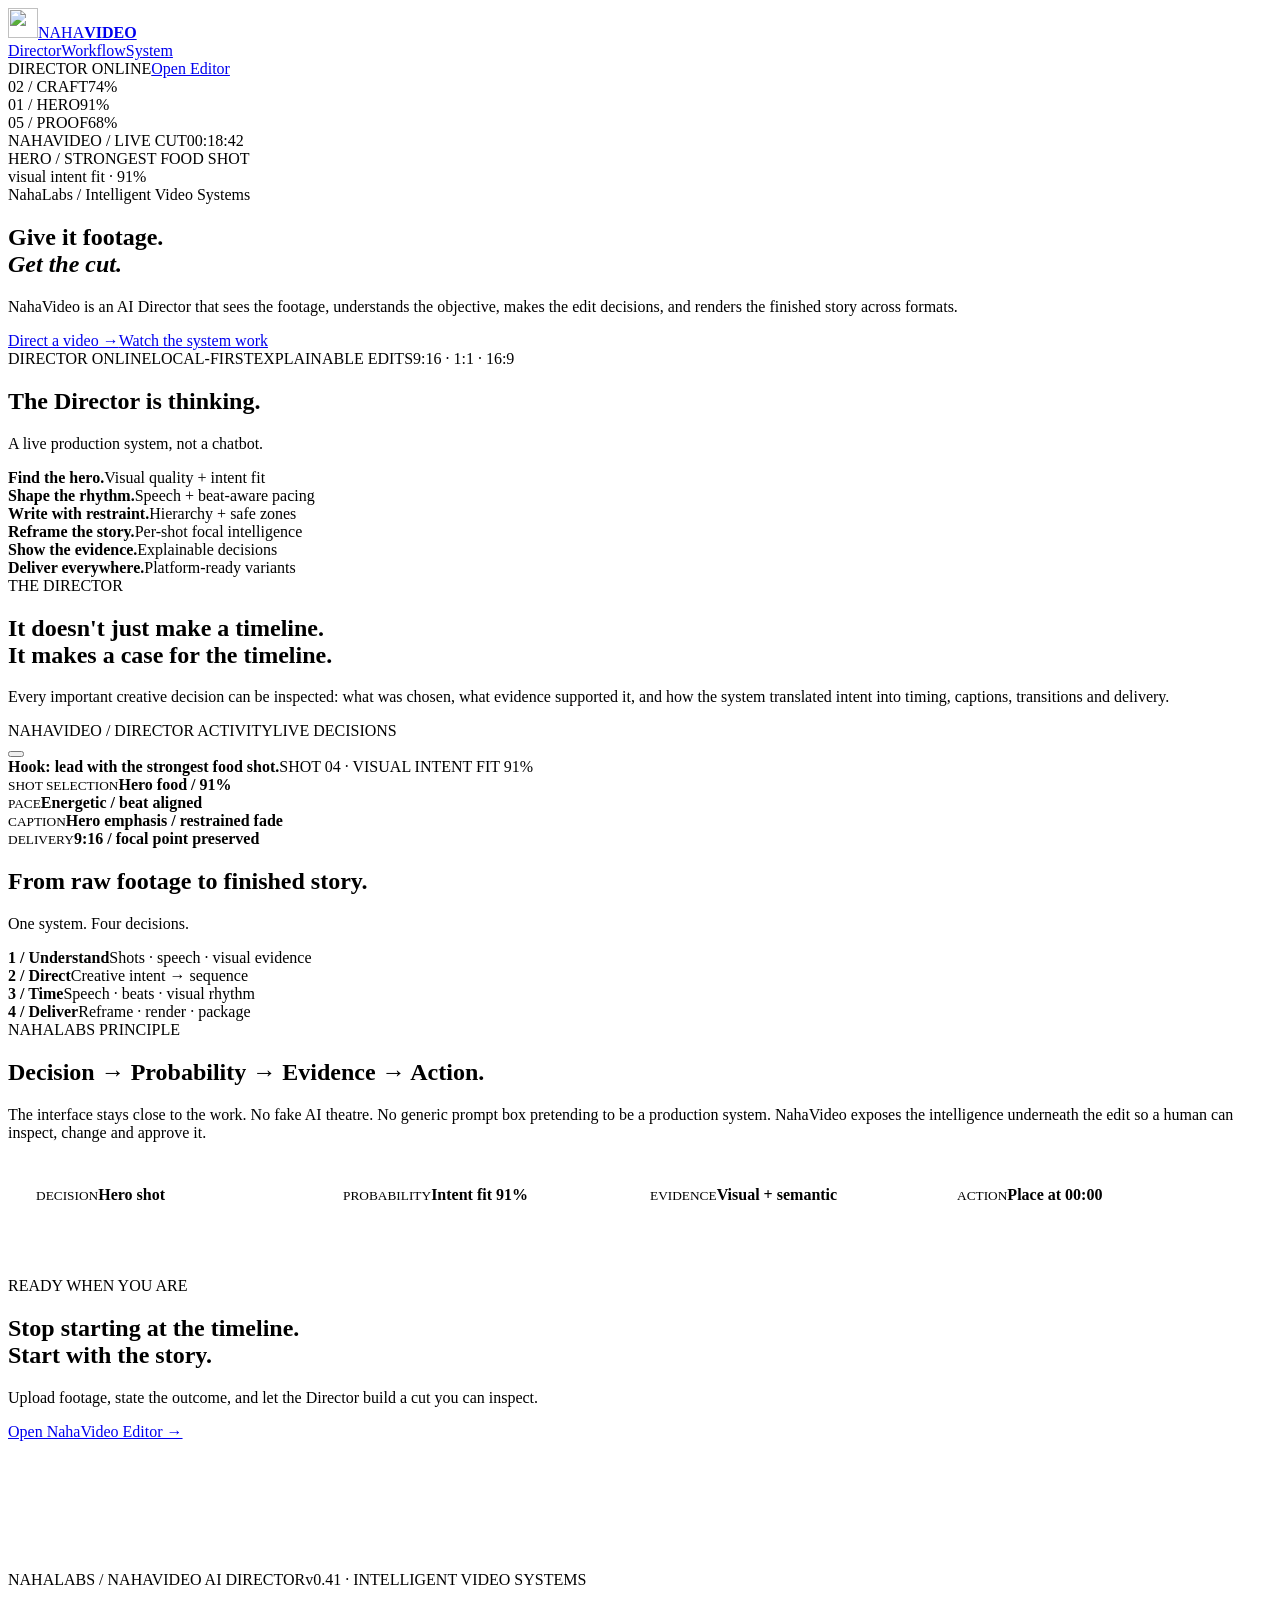
==== commit 41102a7b: "feat(v0.41): make landing showcase interactive" ====
--- a/app/static/index.html
+++ b/app/static/index.html
@@ -23,7 +23,7 @@
       <div class="wallCard wall3"><div class="scene city"></div><div class="scanline"></div><div class="label"><span>05 / PROOF</span><span>68%</span></div></div>
     </div>
     <div class="centerFrame">
-      <div class="centerVideo"></div><div class="centerHUD">
+      <div class="centerVideo" id="centerVideo"></div><div class="centerHUD">
         <div class="hudTop"><span>NAHAVIDEO / LIVE CUT</span><span>00:18:42</span></div>
         <div class="hudBottom"><div class="hudTitle" id="heroDecision">HERO / STRONGEST FOOD SHOT</div><div class="hudSub" id="heroEvidence">visual intent fit · 91%</div><div class="hudBar"><i></i></div></div>
       </div>
@@ -42,12 +42,12 @@
 <section class="rail" id="workflow">
   <div class="railHeader"><h2>The Director is thinking.</h2><p>A live production system, not a chatbot.</p></div>
   <div class="row">
-    <article class="card food"><div class="cardScene"></div><div class="cardOverlay"></div><div class="cardText"><b>Find the hero.</b><span>Visual quality + intent fit</span></div></article>
-    <article class="card cut"><div class="cardScene"></div><div class="cardOverlay"></div><div class="cardText"><b>Shape the rhythm.</b><span>Speech + beat-aware pacing</span></div></article>
-    <article class="card caption"><div class="cardScene"></div><div class="cardOverlay"></div><div class="cardText"><b>Write with restraint.</b><span>Hierarchy + safe zones</span></div></article>
-    <article class="card reframe"><div class="cardScene"></div><div class="cardOverlay"></div><div class="cardText"><b>Reframe the story.</b><span>Per-shot focal intelligence</span></div></article>
-    <article class="card evidence"><div class="cardScene"></div><div class="cardOverlay"></div><div class="cardText"><b>Show the evidence.</b><span>Explainable decisions</span></div></article>
-    <article class="card delivery"><div class="cardScene"></div><div class="cardOverlay"></div><div class="cardText"><b>Deliver everywhere.</b><span>Platform-ready variants</span></div></article>
+    <article class="card food revealCard" data-scene="hero" tabindex="0" role="button"><div class="cardScene"></div><div class="cardOverlay"></div><div class="cardText"><b>Find the hero.</b><span>Visual quality + intent fit</span></div></article>
+    <article class="card cut revealCard" data-scene="rhythm" tabindex="0" role="button"><div class="cardScene"></div><div class="cardOverlay"></div><div class="cardText"><b>Shape the rhythm.</b><span>Speech + beat-aware pacing</span></div></article>
+    <article class="card caption revealCard" data-scene="caption" tabindex="0" role="button"><div class="cardScene"></div><div class="cardOverlay"></div><div class="cardText"><b>Write with restraint.</b><span>Hierarchy + safe zones</span></div></article>
+    <article class="card reframe revealCard" data-scene="reframe" tabindex="0" role="button"><div class="cardScene"></div><div class="cardOverlay"></div><div class="cardText"><b>Reframe the story.</b><span>Per-shot focal intelligence</span></div></article>
+    <article class="card evidence revealCard" data-scene="evidence" tabindex="0" role="button"><div class="cardScene"></div><div class="cardOverlay"></div><div class="cardText"><b>Show the evidence.</b><span>Explainable decisions</span></div></article>
+    <article class="card delivery revealCard" data-scene="delivery" tabindex="0" role="button"><div class="cardScene"></div><div class="cardOverlay"></div><div class="cardText"><b>Deliver everywhere.</b><span>Platform-ready variants</span></div></article>
   </div>
 </section>
 
@@ -56,7 +56,7 @@
   <div class="directorPanel">
     <div class="directorTop"><span>NAHAVIDEO / DIRECTOR ACTIVITY</span><span class="liveDot">LIVE DECISIONS</span></div>
     <div class="directorBody">
-      <div class="demoScreen"><div class="demoBackdrop"></div><div class="demoFood"></div><div class="demoScan"></div><div class="demoPlay"><span></span></div><div class="demoCopy"><b id="demoTitle">Hook: lead with the strongest food shot.</b><span id="demoSub">SHOT 04 · VISUAL INTENT FIT 91%</span></div></div>
+      <div class="demoScreen"><div class="demoBackdrop"></div><div class="demoFood"></div><div class="demoScan"></div><button class="demoPlay" id="demoPlay" aria-label="Replay Director preview"><span></span></button><div class="demoCopy"><b id="demoTitle">Hook: lead with the strongest food shot.</b><span id="demoSub">SHOT 04 · VISUAL INTENT FIT 91%</span></div></div>
       <div class="demoSide">
         <div class="decisionRow"><small>SHOT SELECTION</small><b id="d1">Hero food / 91%</b><div class="barMeter"><i style="--w:91%"></i></div></div>
         <div class="decisionRow"><small>PACE</small><b id="d2">Energetic / beat aligned</b><div class="barMeter"><i style="--w:78%"></i></div></div>
@@ -93,7 +93,7 @@
   <div style="max-width:860px"><div class="eyebrow">READY WHEN YOU ARE</div><h2>Stop starting at the timeline.<br>Start with the story.</h2><p class="sectionLead">Upload footage, state the outcome, and let the Director build a cut you can inspect.</p><div class="heroActions"><a class="btn primary" href="/editor.html">Open NahaVideo Editor →</a></div></div>
 </section>
 
-<footer class="footer"><span>NAHALABS / NAHAVIDEO AI DIRECTOR</span><span>v0.40 · INTELLIGENT VIDEO SYSTEMS</span></footer>
+<footer class="footer"><span>NAHALABS / NAHAVIDEO AI DIRECTOR</span><span>v0.41 · INTELLIGENT VIDEO SYSTEMS</span></footer>
 <script>
 const nav=document.getElementById('nav');
 addEventListener('scroll',()=>nav.classList.toggle('scrolled',scrollY>28),{passive:true});
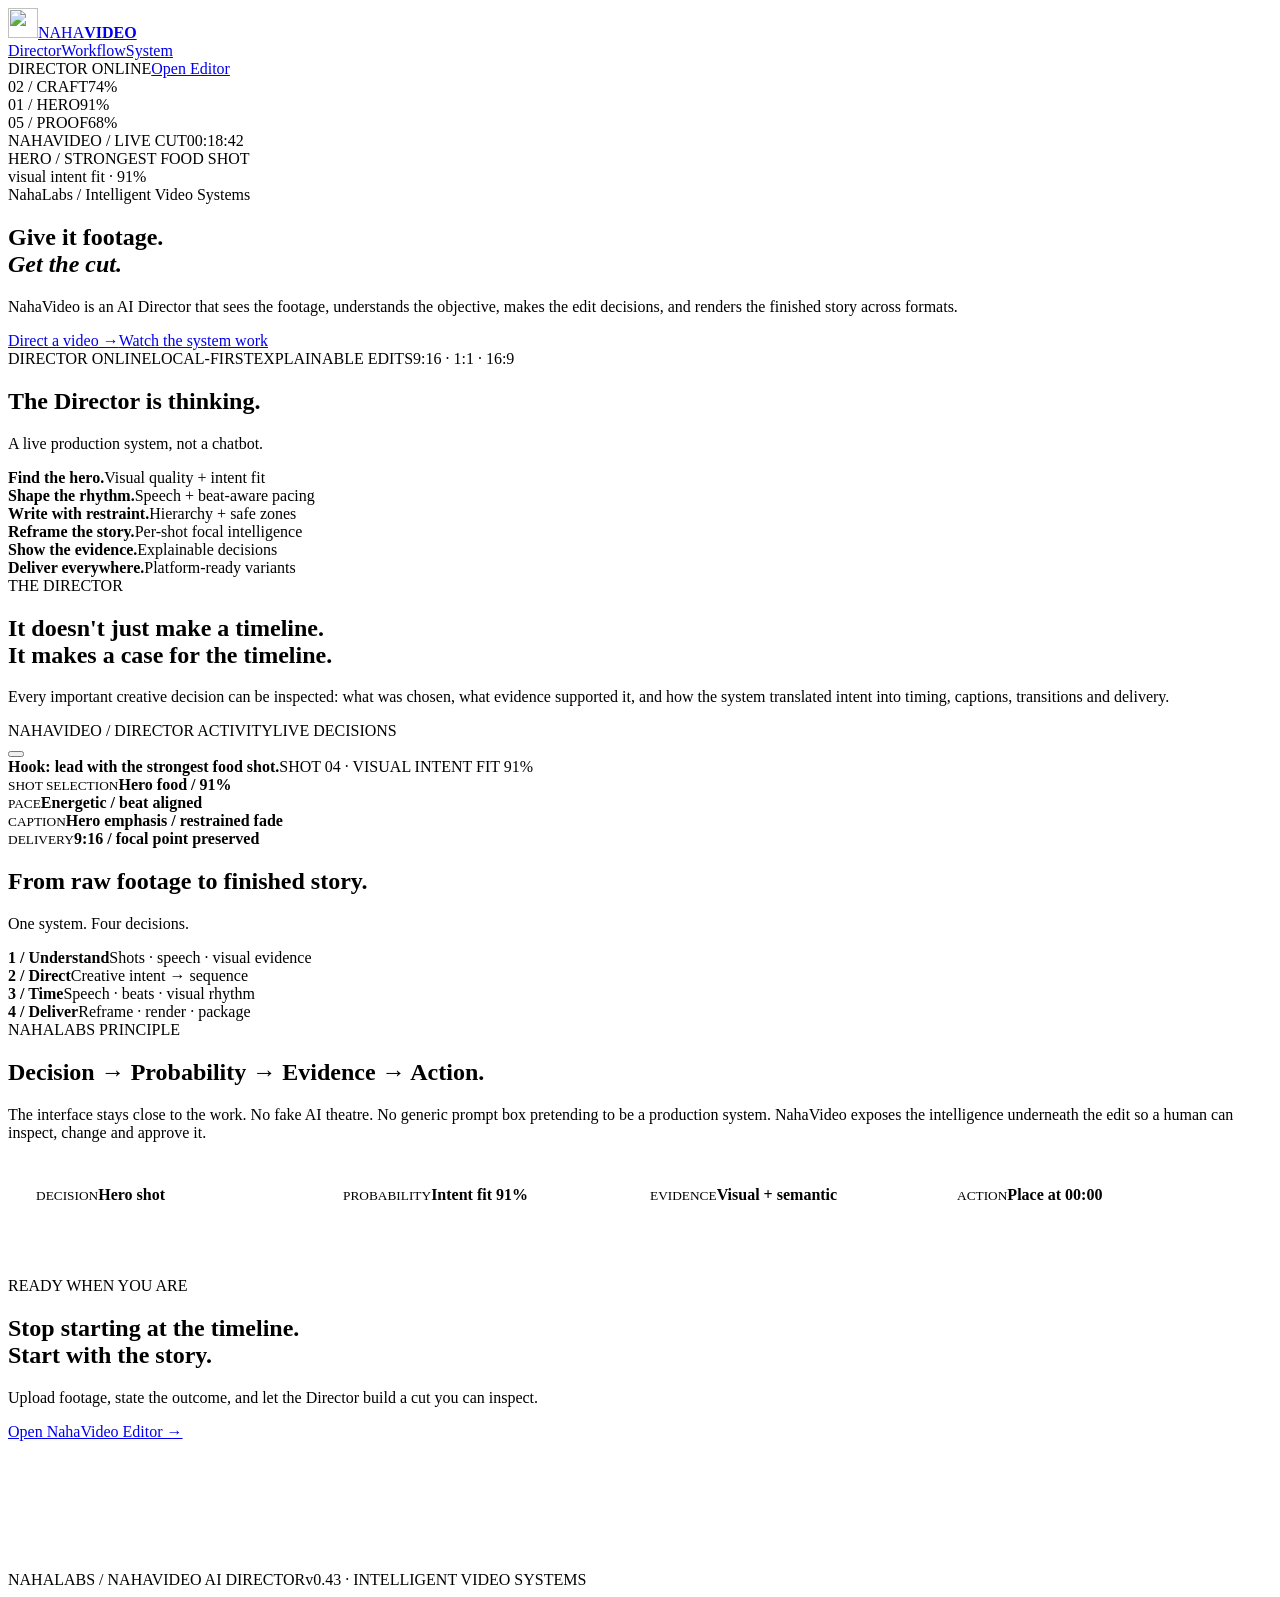
==== commit 9c14fb42: "chore(launch): sync landing version and cache key" ====
--- a/app/static/index.html
+++ b/app/static/index.html
@@ -6,7 +6,7 @@
 <meta name="theme-color" content="#050607">
 <link rel="icon" type="image/svg+xml" href="/nahavideo-mark.svg">
 <title>NahaVideo — Direct the edit</title>
-<link rel="stylesheet" href="/landing.css?v=0.40">
+<link rel="stylesheet" href="/landing.css?v=0.43">
 </head>
 <body>
 <header class="nav" id="nav">
@@ -93,7 +93,7 @@
   <div style="max-width:860px"><div class="eyebrow">READY WHEN YOU ARE</div><h2>Stop starting at the timeline.<br>Start with the story.</h2><p class="sectionLead">Upload footage, state the outcome, and let the Director build a cut you can inspect.</p><div class="heroActions"><a class="btn primary" href="/editor.html">Open NahaVideo Editor →</a></div></div>
 </section>
 
-<footer class="footer"><span>NAHALABS / NAHAVIDEO AI DIRECTOR</span><span>v0.41 · INTELLIGENT VIDEO SYSTEMS</span></footer>
+<footer class="footer"><span>NAHALABS / NAHAVIDEO AI DIRECTOR</span><span>v0.43 · INTELLIGENT VIDEO SYSTEMS</span></footer>
 <script>
 const nav=document.getElementById('nav');
 addEventListener('scroll',()=>nav.classList.toggle('scrolled',scrollY>28),{passive:true});
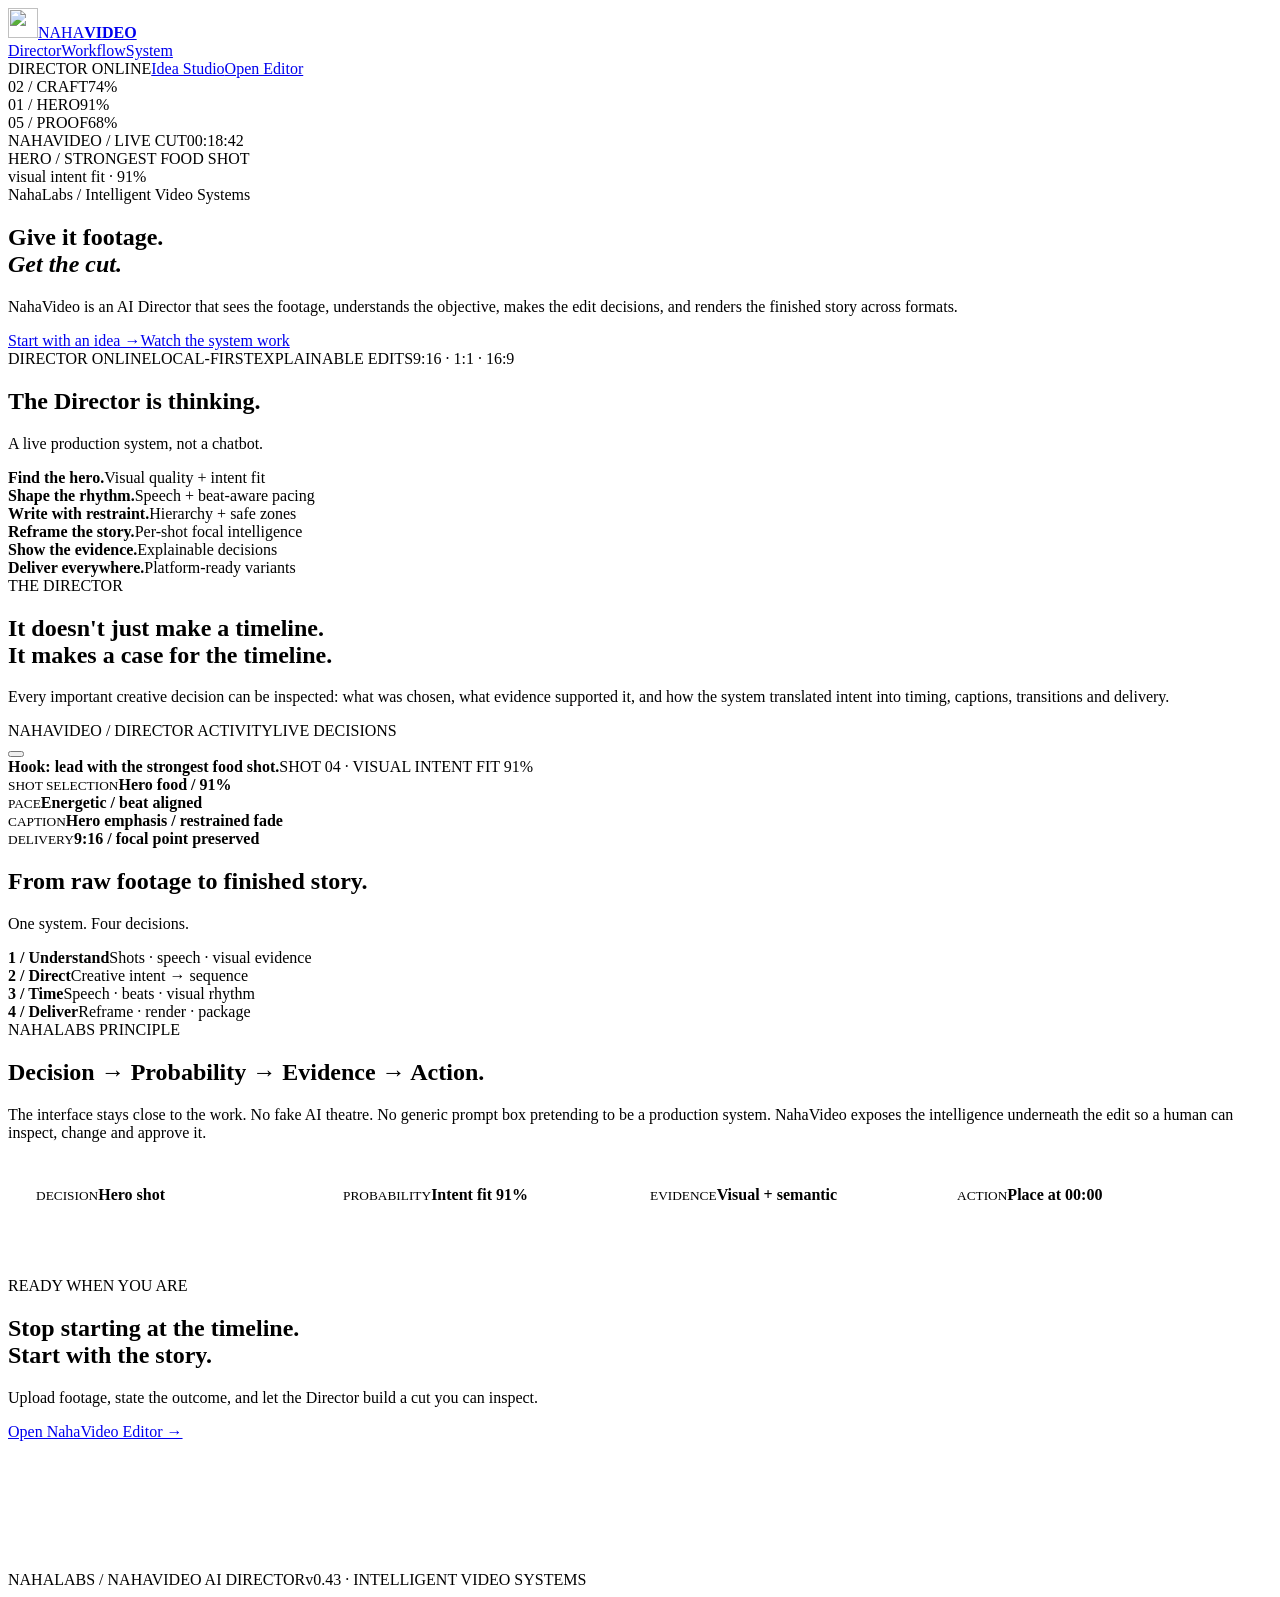
==== commit ee0b4dec: "feat: surface Idea Studio from NahaVideo landing page" ====
--- a/app/static/index.html
+++ b/app/static/index.html
@@ -12,7 +12,7 @@
 <header class="nav" id="nav">
   <a class="logo" href="/" aria-label="NahaVideo home"><img src="/nahavideo-mark.svg" alt="" width="30" height="30"><span>NAHA<b>VIDEO</b></span></a>
   <nav class="navlinks"><a href="#director">Director</a><a href="#workflow">Workflow</a><a href="#system">System</a></nav>
-  <div class="navRight"><span class="status"><i></i>DIRECTOR ONLINE</span><a class="ctaMini" href="/editor.html">Open Editor</a></div>
+  <div class="navRight"><span class="status"><i></i>DIRECTOR ONLINE</span><a class="ctaMini" href="/studio.html">Idea Studio</a><a class="ctaMini" href="/editor.html">Open Editor</a></div>
 </header>
 
 <section class="hero">
@@ -34,7 +34,7 @@
     <div class="kicker">NahaLabs / Intelligent Video Systems</div>
     <h1>Give it footage.<br><em>Get the cut.</em></h1>
     <p class="lead">NahaVideo is an AI Director that sees the footage, understands the objective, makes the edit decisions, and renders the finished story across formats.</p>
-    <div class="heroActions"><a class="btn primary" href="/editor.html">Direct a video →</a><a class="btn secondary" href="#director">Watch the system work</a></div>
+    <div class="heroActions"><a class="btn primary" href="/studio.html">Start with an idea →</a><a class="btn secondary" href="#director">Watch the system work</a></div>
     <div class="heroMeta"><span>DIRECTOR ONLINE</span><span>LOCAL-FIRST</span><span>EXPLAINABLE EDITS</span><span>9:16 · 1:1 · 16:9</span></div>
   </div>
 </section>
